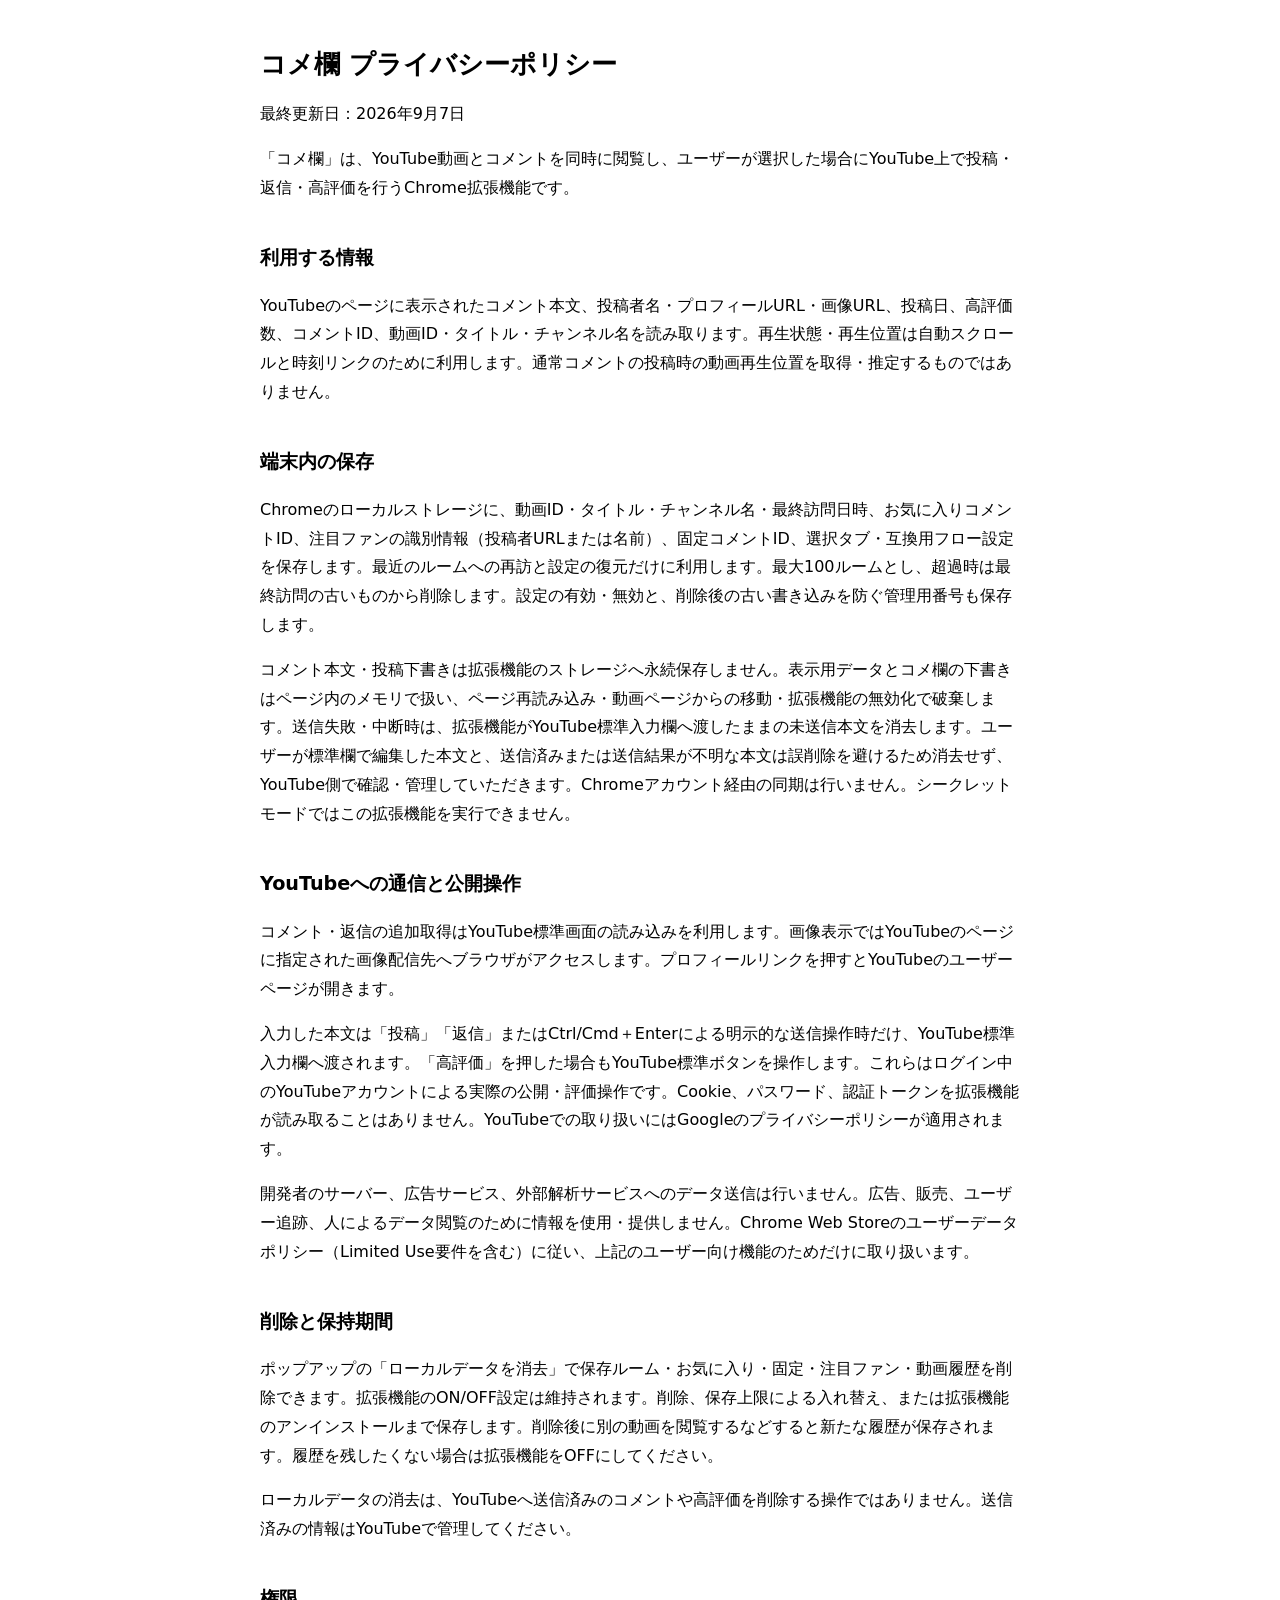
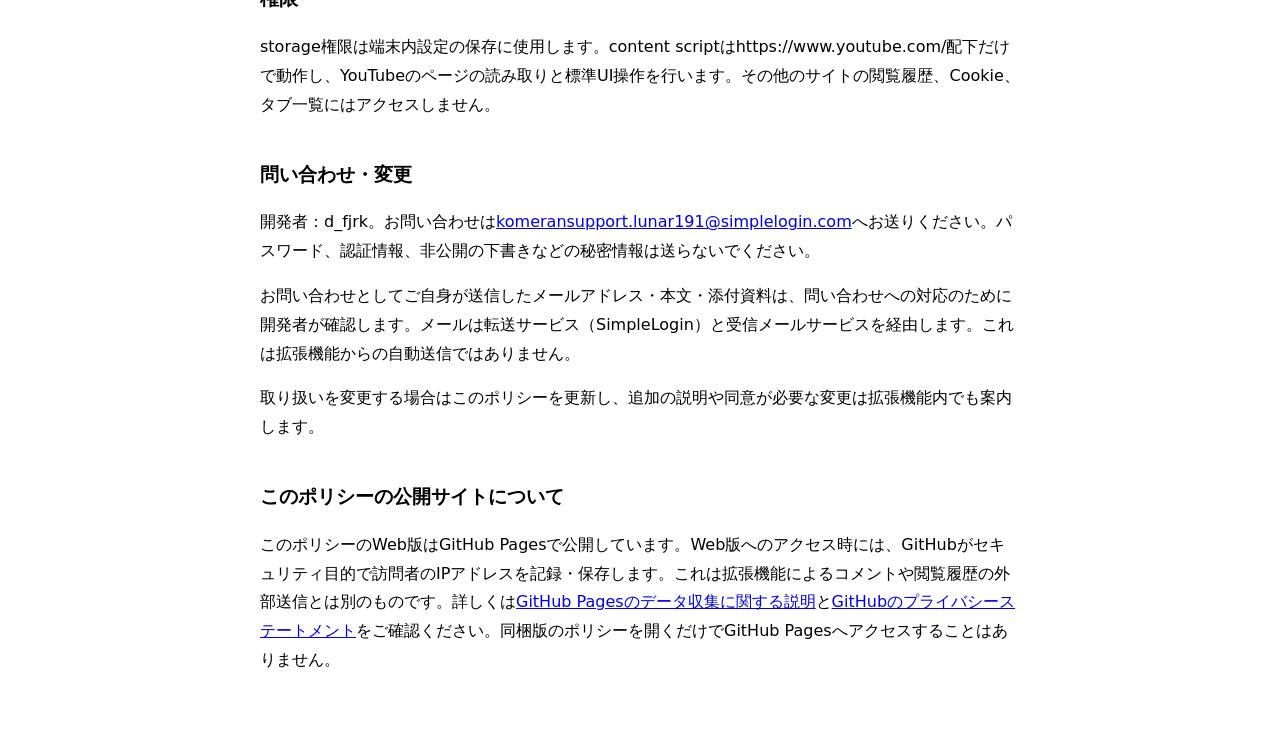
==== index.html @ 9d53473a "Clarify draft cleanup and incognito privacy protections" ====
<!doctype html>
<html lang="ja">
<head>
  <meta charset="utf-8">
  <meta name="viewport" content="width=device-width, initial-scale=1">
  <title>コメ欄 — プライバシーポリシー</title>
  <link rel="stylesheet" href="privacy.css">
</head>
<body>
  <main>
    <h1>コメ欄 プライバシーポリシー</h1>
    <p>最終更新日：2026年9月7日</p>
    <p>「コメ欄」は、YouTube動画とコメントを同時に閲覧し、ユーザーが選択した場合にYouTube上で投稿・返信・高評価を行うChrome拡張機能です。</p>
    <h2>利用する情報</h2>
    <p>YouTubeのページに表示されたコメント本文、投稿者名・プロフィールURL・画像URL、投稿日、高評価数、コメントID、動画ID・タイトル・チャンネル名を読み取ります。再生状態・再生位置は自動スクロールと時刻リンクのために利用します。通常コメントの投稿時の動画再生位置を取得・推定するものではありません。</p>
    <h2>端末内の保存</h2>
    <p>Chromeのローカルストレージに、動画ID・タイトル・チャンネル名・最終訪問日時、お気に入りコメントID、注目ファンの識別情報（投稿者URLまたは名前）、固定コメントID、選択タブ・互換用フロー設定を保存します。最近のルームへの再訪と設定の復元だけに利用します。最大100ルームとし、超過時は最終訪問の古いものから削除します。設定の有効・無効と、削除後の古い書き込みを防ぐ管理用番号も保存します。</p>
    <p>コメント本文・投稿下書きは拡張機能のストレージへ永続保存しません。表示用データとコメ欄の下書きはページ内のメモリで扱い、ページ再読み込み・動画ページからの移動・拡張機能の無効化で破棄します。送信失敗・中断時は、拡張機能がYouTube標準入力欄へ渡したままの未送信本文を消去します。ユーザーが標準欄で編集した本文と、送信済みまたは送信結果が不明な本文は誤削除を避けるため消去せず、YouTube側で確認・管理していただきます。Chromeアカウント経由の同期は行いません。シークレットモードではこの拡張機能を実行できません。</p>
    <h2>YouTubeへの通信と公開操作</h2>
    <p>コメント・返信の追加取得はYouTube標準画面の読み込みを利用します。画像表示ではYouTubeのページに指定された画像配信先へブラウザがアクセスします。プロフィールリンクを押すとYouTubeのユーザーページが開きます。</p>
    <p>入力した本文は「投稿」「返信」またはCtrl/Cmd＋Enterによる明示的な送信操作時だけ、YouTube標準入力欄へ渡されます。「高評価」を押した場合もYouTube標準ボタンを操作します。これらはログイン中のYouTubeアカウントによる実際の公開・評価操作です。Cookie、パスワード、認証トークンを拡張機能が読み取ることはありません。YouTubeでの取り扱いにはGoogleのプライバシーポリシーが適用されます。</p>
    <p>開発者のサーバー、広告サービス、外部解析サービスへのデータ送信は行いません。広告、販売、ユーザー追跡、人によるデータ閲覧のために情報を使用・提供しません。Chrome Web Storeのユーザーデータポリシー（Limited Use要件を含む）に従い、上記のユーザー向け機能のためだけに取り扱います。</p>
    <h2>削除と保持期間</h2>
    <p>ポップアップの「ローカルデータを消去」で保存ルーム・お気に入り・固定・注目ファン・動画履歴を削除できます。拡張機能のON/OFF設定は維持されます。削除、保存上限による入れ替え、または拡張機能のアンインストールまで保存します。削除後に別の動画を閲覧するなどすると新たな履歴が保存されます。履歴を残したくない場合は拡張機能をOFFにしてください。</p>
    <p>ローカルデータの消去は、YouTubeへ送信済みのコメントや高評価を削除する操作ではありません。送信済みの情報はYouTubeで管理してください。</p>
    <h2>権限</h2>
    <p>storage権限は端末内設定の保存に使用します。content scriptはhttps://www.youtube.com/配下だけで動作し、YouTubeのページの読み取りと標準UI操作を行います。その他のサイトの閲覧履歴、Cookie、タブ一覧にはアクセスしません。</p>
    <h2 id="contact">問い合わせ・変更</h2>
    <p>開発者：d_fjrk。お問い合わせは<a href="mailto:komeransupport.lunar191@simplelogin.com">komeransupport.lunar191@simplelogin.com</a>へお送りください。パスワード、認証情報、非公開の下書きなどの秘密情報は送らないでください。</p>
    <p>お問い合わせとしてご自身が送信したメールアドレス・本文・添付資料は、問い合わせへの対応のために開発者が確認します。メールは転送サービス（SimpleLogin）と受信メールサービスを経由します。これは拡張機能からの自動送信ではありません。</p>
    <p>取り扱いを変更する場合はこのポリシーを更新し、追加の説明や同意が必要な変更は拡張機能内でも案内します。</p>
    <h2>このポリシーの公開サイトについて</h2>
    <p>このポリシーのWeb版はGitHub Pagesで公開しています。Web版へのアクセス時には、GitHubがセキュリティ目的で訪問者のIPアドレスを記録・保存します。これは拡張機能によるコメントや閲覧履歴の外部送信とは別のものです。詳しくは<a href="https://docs.github.com/en/pages/getting-started-with-github-pages/what-is-github-pages#data-collection">GitHub Pagesのデータ収集に関する説明</a>と<a href="https://docs.github.com/en/site-policy/privacy-policies/github-general-privacy-statement">GitHubのプライバシーステートメント</a>をご確認ください。同梱版のポリシーを開くだけでGitHub Pagesへアクセスすることはありません。</p>
  </main>
</body>
</html>
---- privacy.css ----
:root { color-scheme: light dark; font: 16px/1.8 system-ui, sans-serif; }
body { margin: 0; background: Canvas; color: CanvasText; }
main { max-width: 760px; margin: auto; padding: 28px 20px 60px; overflow-wrap: anywhere; }
h1 { font-size: 1.65rem; line-height: 1.4; }
h2 { margin-top: 2em; font-size: 1.2rem; }
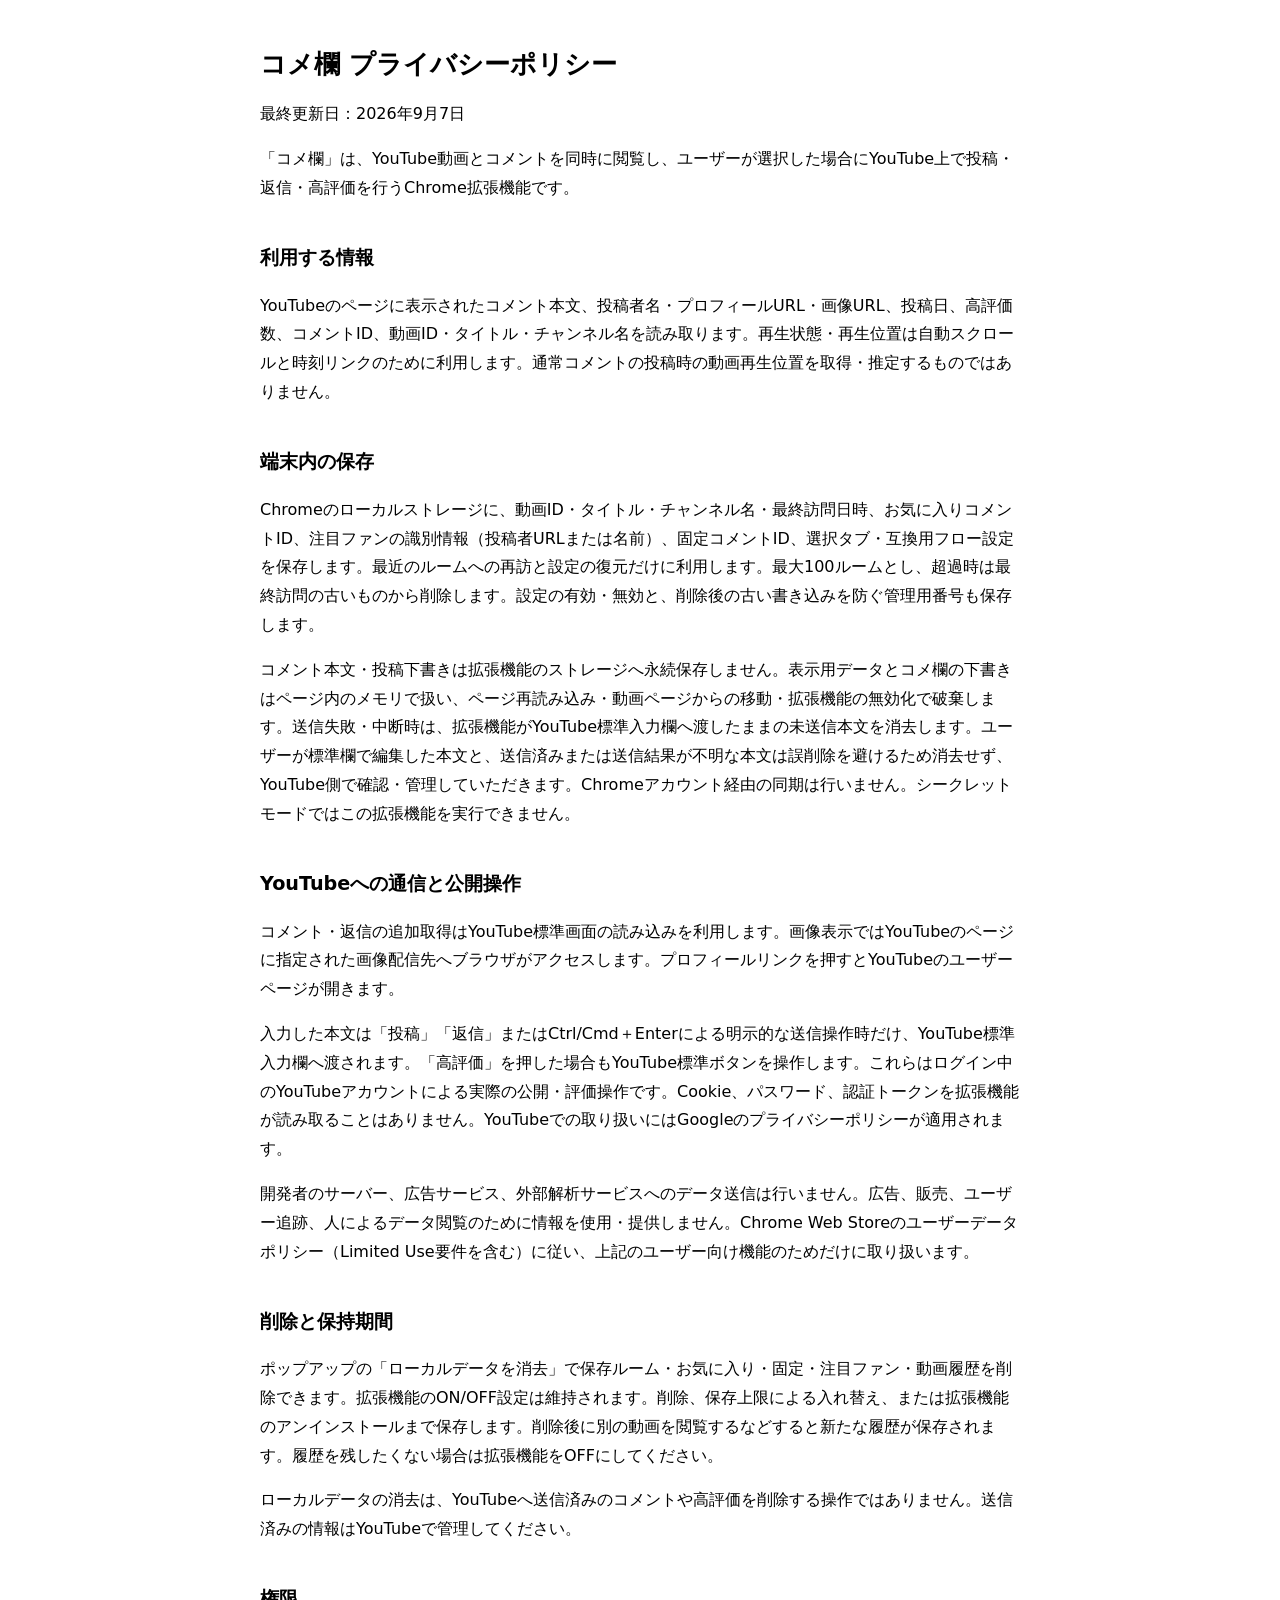
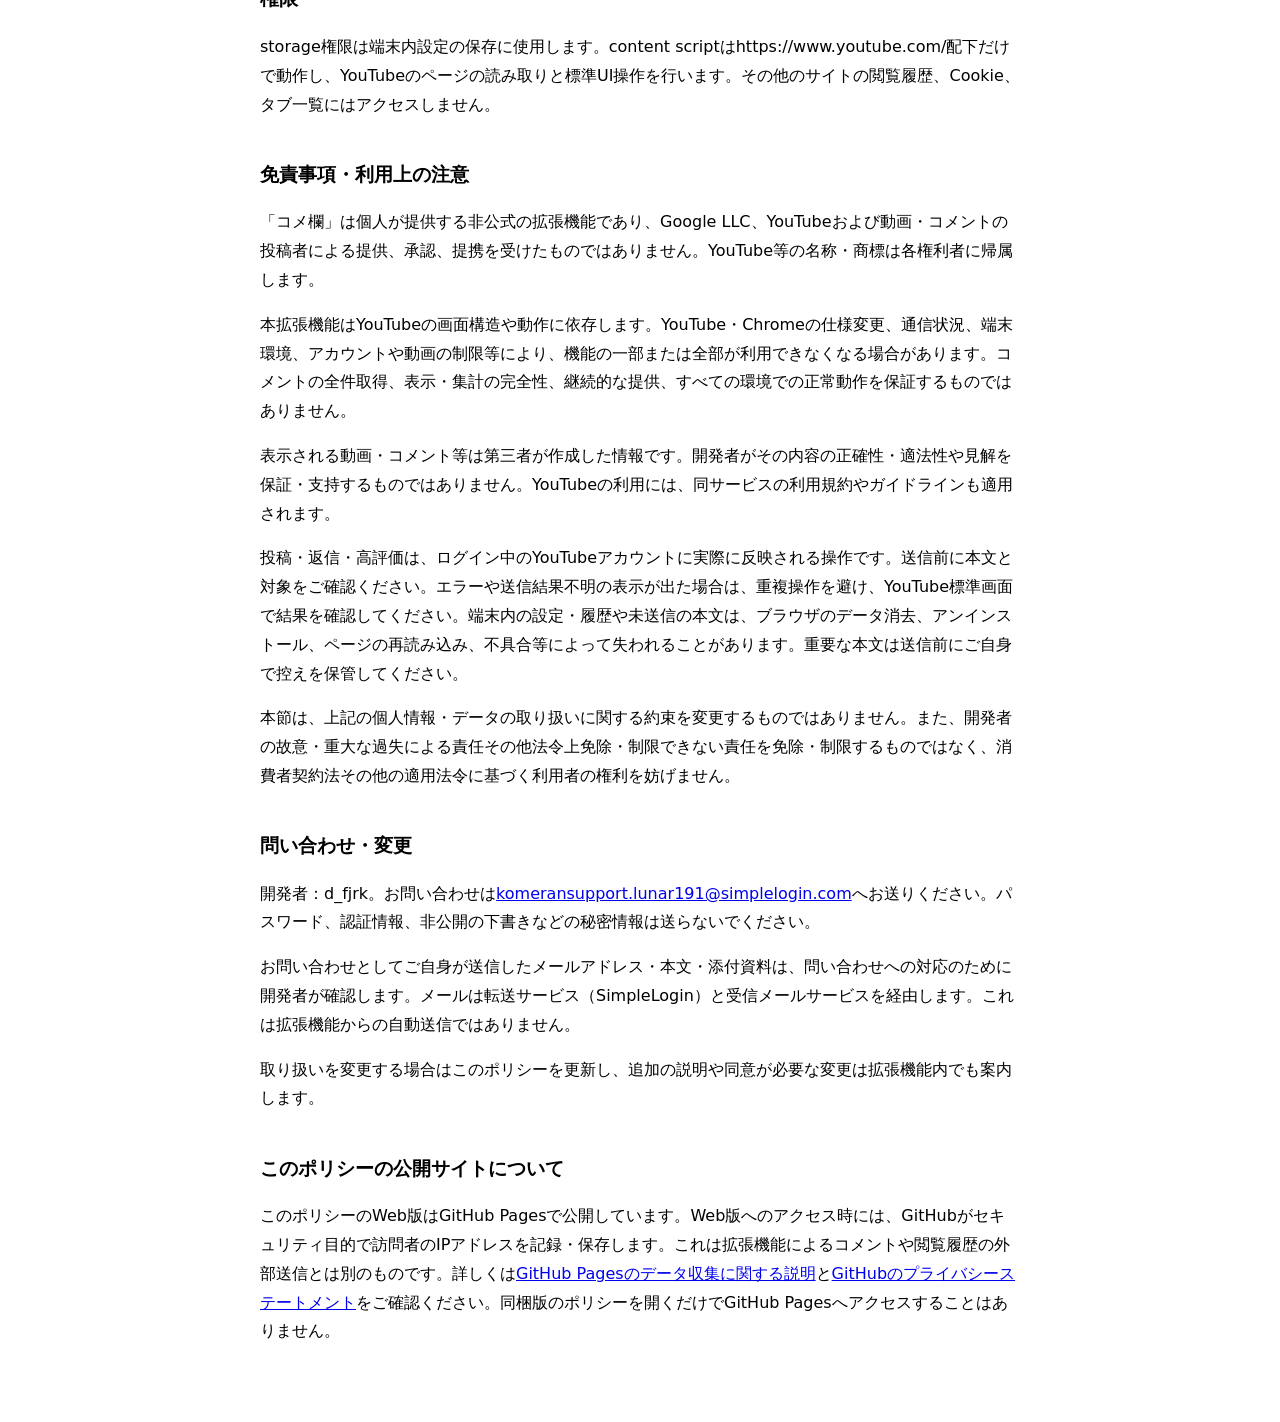
==== commit 94f6f4fa: "Add disclaimer and usage cautions" ====
--- a/index.html
+++ b/index.html
@@ -25,6 +25,12 @@
     <p>ローカルデータの消去は、YouTubeへ送信済みのコメントや高評価を削除する操作ではありません。送信済みの情報はYouTubeで管理してください。</p>
     <h2>権限</h2>
     <p>storage権限は端末内設定の保存に使用します。content scriptはhttps://www.youtube.com/配下だけで動作し、YouTubeのページの読み取りと標準UI操作を行います。その他のサイトの閲覧履歴、Cookie、タブ一覧にはアクセスしません。</p>
+    <h2 id="disclaimer">免責事項・利用上の注意</h2>
+    <p>「コメ欄」は個人が提供する非公式の拡張機能であり、Google LLC、YouTubeおよび動画・コメントの投稿者による提供、承認、提携を受けたものではありません。YouTube等の名称・商標は各権利者に帰属します。</p>
+    <p>本拡張機能はYouTubeの画面構造や動作に依存します。YouTube・Chromeの仕様変更、通信状況、端末環境、アカウントや動画の制限等により、機能の一部または全部が利用できなくなる場合があります。コメントの全件取得、表示・集計の完全性、継続的な提供、すべての環境での正常動作を保証するものではありません。</p>
+    <p>表示される動画・コメント等は第三者が作成した情報です。開発者がその内容の正確性・適法性や見解を保証・支持するものではありません。YouTubeの利用には、同サービスの利用規約やガイドラインも適用されます。</p>
+    <p>投稿・返信・高評価は、ログイン中のYouTubeアカウントに実際に反映される操作です。送信前に本文と対象をご確認ください。エラーや送信結果不明の表示が出た場合は、重複操作を避け、YouTube標準画面で結果を確認してください。端末内の設定・履歴や未送信の本文は、ブラウザのデータ消去、アンインストール、ページの再読み込み、不具合等によって失われることがあります。重要な本文は送信前にご自身で控えを保管してください。</p>
+    <p>本節は、上記の個人情報・データの取り扱いに関する約束を変更するものではありません。また、開発者の故意・重大な過失による責任その他法令上免除・制限できない責任を免除・制限するものではなく、消費者契約法その他の適用法令に基づく利用者の権利を妨げません。</p>
     <h2 id="contact">問い合わせ・変更</h2>
     <p>開発者：d_fjrk。お問い合わせは<a href="mailto:komeransupport.lunar191@simplelogin.com">komeransupport.lunar191@simplelogin.com</a>へお送りください。パスワード、認証情報、非公開の下書きなどの秘密情報は送らないでください。</p>
     <p>お問い合わせとしてご自身が送信したメールアドレス・本文・添付資料は、問い合わせへの対応のために開発者が確認します。メールは転送サービス（SimpleLogin）と受信メールサービスを経由します。これは拡張機能からの自動送信ではありません。</p>
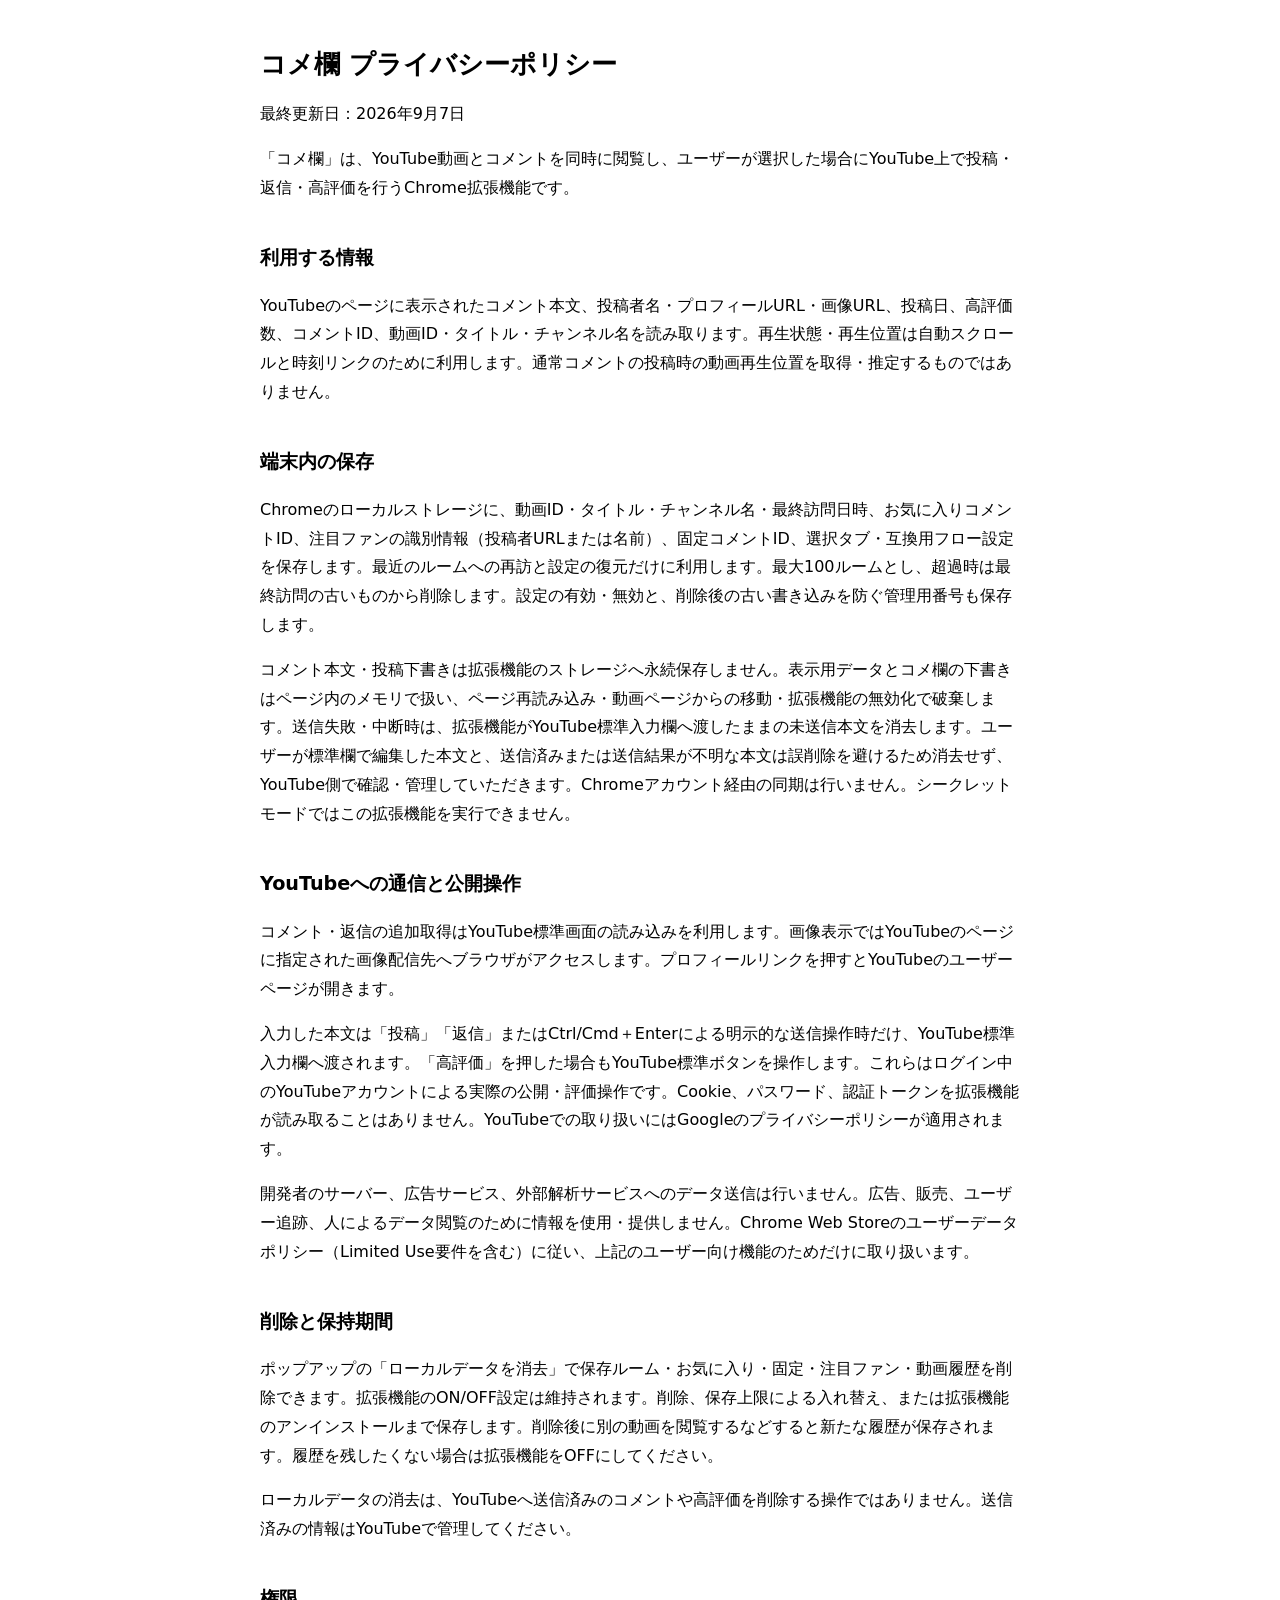
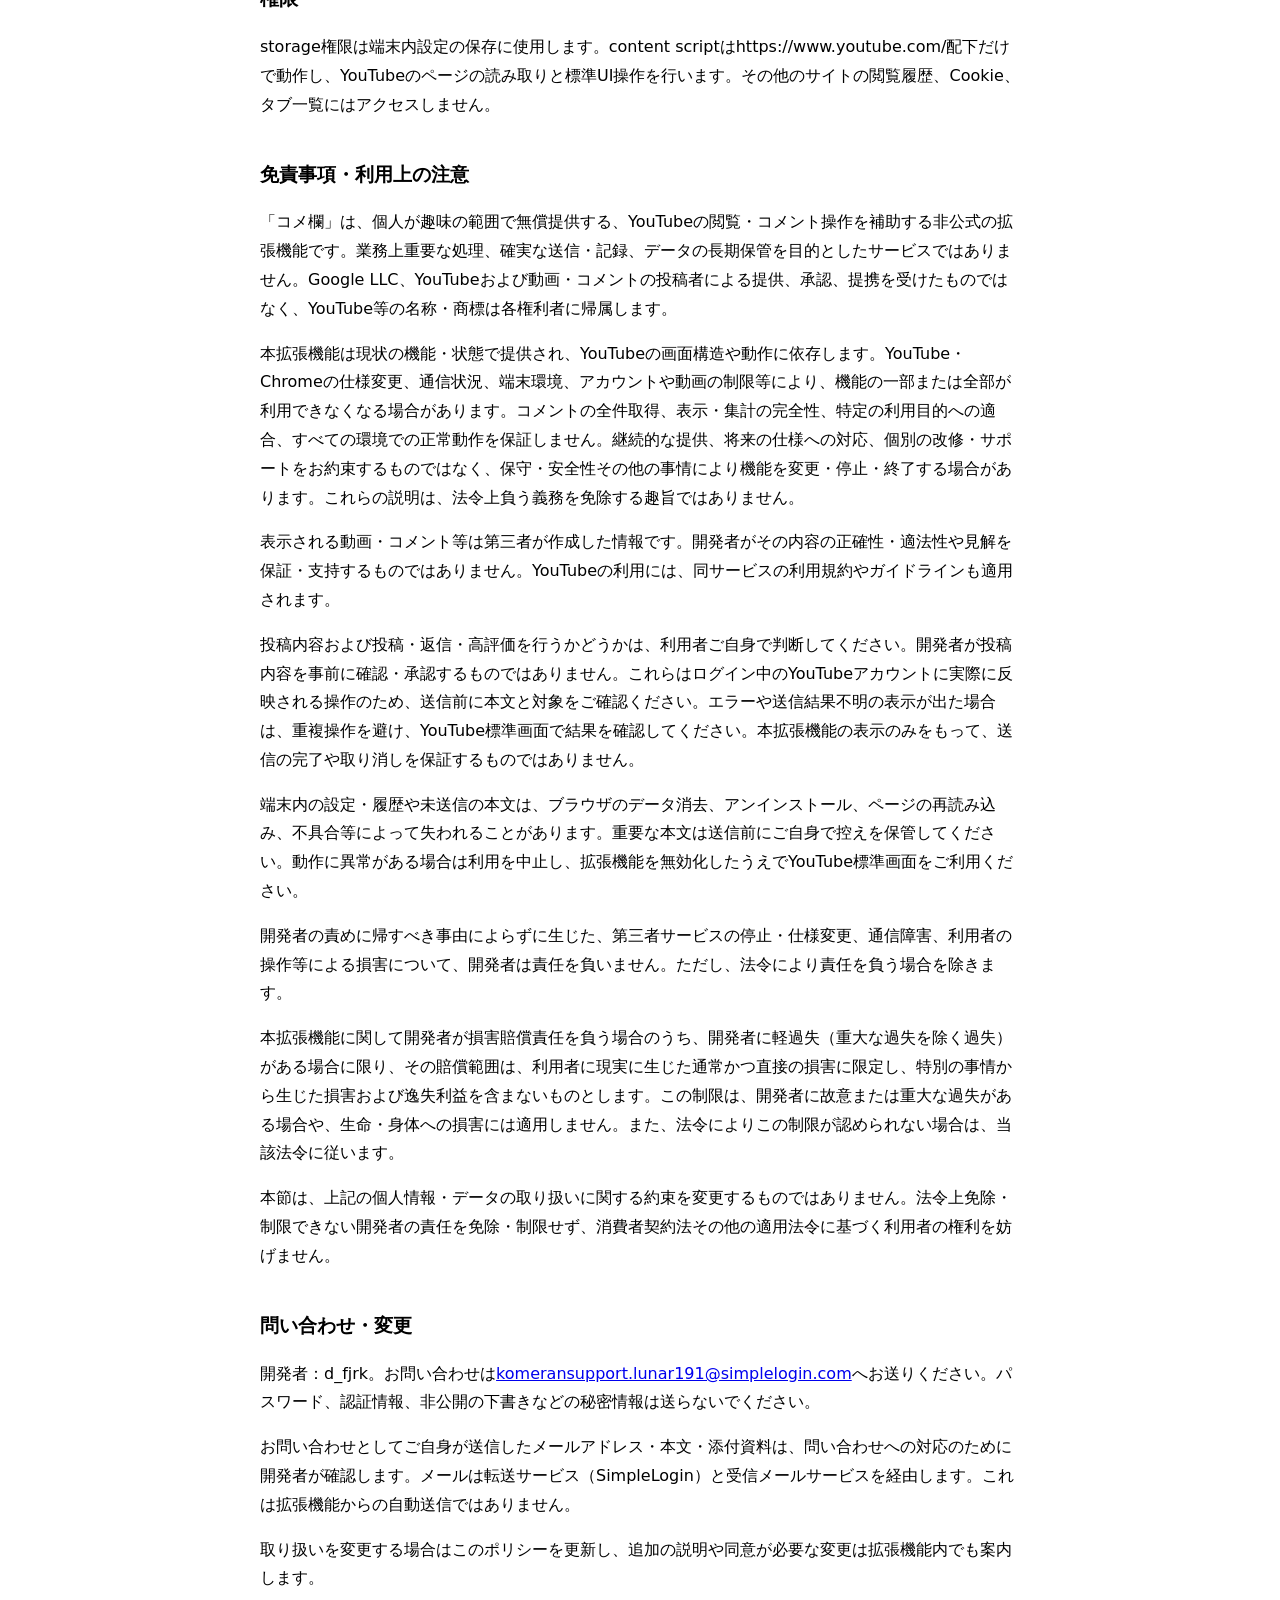
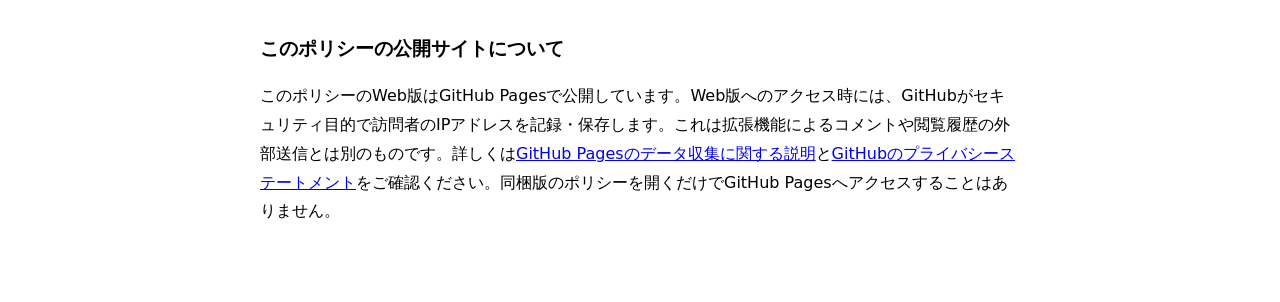
==== commit 6a988e8a: "Clarify free utility scope and limited liability" ====
--- a/index.html
+++ b/index.html
@@ -26,11 +26,14 @@
     <h2>権限</h2>
     <p>storage権限は端末内設定の保存に使用します。content scriptはhttps://www.youtube.com/配下だけで動作し、YouTubeのページの読み取りと標準UI操作を行います。その他のサイトの閲覧履歴、Cookie、タブ一覧にはアクセスしません。</p>
     <h2 id="disclaimer">免責事項・利用上の注意</h2>
-    <p>「コメ欄」は個人が提供する非公式の拡張機能であり、Google LLC、YouTubeおよび動画・コメントの投稿者による提供、承認、提携を受けたものではありません。YouTube等の名称・商標は各権利者に帰属します。</p>
-    <p>本拡張機能はYouTubeの画面構造や動作に依存します。YouTube・Chromeの仕様変更、通信状況、端末環境、アカウントや動画の制限等により、機能の一部または全部が利用できなくなる場合があります。コメントの全件取得、表示・集計の完全性、継続的な提供、すべての環境での正常動作を保証するものではありません。</p>
+    <p>「コメ欄」は、個人が趣味の範囲で無償提供する、YouTubeの閲覧・コメント操作を補助する非公式の拡張機能です。業務上重要な処理、確実な送信・記録、データの長期保管を目的としたサービスではありません。Google LLC、YouTubeおよび動画・コメントの投稿者による提供、承認、提携を受けたものではなく、YouTube等の名称・商標は各権利者に帰属します。</p>
+    <p>本拡張機能は現状の機能・状態で提供され、YouTubeの画面構造や動作に依存します。YouTube・Chromeの仕様変更、通信状況、端末環境、アカウントや動画の制限等により、機能の一部または全部が利用できなくなる場合があります。コメントの全件取得、表示・集計の完全性、特定の利用目的への適合、すべての環境での正常動作を保証しません。継続的な提供、将来の仕様への対応、個別の改修・サポートをお約束するものではなく、保守・安全性その他の事情により機能を変更・停止・終了する場合があります。これらの説明は、法令上負う義務を免除する趣旨ではありません。</p>
     <p>表示される動画・コメント等は第三者が作成した情報です。開発者がその内容の正確性・適法性や見解を保証・支持するものではありません。YouTubeの利用には、同サービスの利用規約やガイドラインも適用されます。</p>
-    <p>投稿・返信・高評価は、ログイン中のYouTubeアカウントに実際に反映される操作です。送信前に本文と対象をご確認ください。エラーや送信結果不明の表示が出た場合は、重複操作を避け、YouTube標準画面で結果を確認してください。端末内の設定・履歴や未送信の本文は、ブラウザのデータ消去、アンインストール、ページの再読み込み、不具合等によって失われることがあります。重要な本文は送信前にご自身で控えを保管してください。</p>
-    <p>本節は、上記の個人情報・データの取り扱いに関する約束を変更するものではありません。また、開発者の故意・重大な過失による責任その他法令上免除・制限できない責任を免除・制限するものではなく、消費者契約法その他の適用法令に基づく利用者の権利を妨げません。</p>
+    <p>投稿内容および投稿・返信・高評価を行うかどうかは、利用者ご自身で判断してください。開発者が投稿内容を事前に確認・承認するものではありません。これらはログイン中のYouTubeアカウントに実際に反映される操作のため、送信前に本文と対象をご確認ください。エラーや送信結果不明の表示が出た場合は、重複操作を避け、YouTube標準画面で結果を確認してください。本拡張機能の表示のみをもって、送信の完了や取り消しを保証するものではありません。</p>
+    <p>端末内の設定・履歴や未送信の本文は、ブラウザのデータ消去、アンインストール、ページの再読み込み、不具合等によって失われることがあります。重要な本文は送信前にご自身で控えを保管してください。動作に異常がある場合は利用を中止し、拡張機能を無効化したうえでYouTube標準画面をご利用ください。</p>
+    <p>開発者の責めに帰すべき事由によらずに生じた、第三者サービスの停止・仕様変更、通信障害、利用者の操作等による損害について、開発者は責任を負いません。ただし、法令により責任を負う場合を除きます。</p>
+    <p>本拡張機能に関して開発者が損害賠償責任を負う場合のうち、開発者に軽過失（重大な過失を除く過失）がある場合に限り、その賠償範囲は、利用者に現実に生じた通常かつ直接の損害に限定し、特別の事情から生じた損害および逸失利益を含まないものとします。この制限は、開発者に故意または重大な過失がある場合や、生命・身体への損害には適用しません。また、法令によりこの制限が認められない場合は、当該法令に従います。</p>
+    <p>本節は、上記の個人情報・データの取り扱いに関する約束を変更するものではありません。法令上免除・制限できない開発者の責任を免除・制限せず、消費者契約法その他の適用法令に基づく利用者の権利を妨げません。</p>
     <h2 id="contact">問い合わせ・変更</h2>
     <p>開発者：d_fjrk。お問い合わせは<a href="mailto:komeransupport.lunar191@simplelogin.com">komeransupport.lunar191@simplelogin.com</a>へお送りください。パスワード、認証情報、非公開の下書きなどの秘密情報は送らないでください。</p>
     <p>お問い合わせとしてご自身が送信したメールアドレス・本文・添付資料は、問い合わせへの対応のために開発者が確認します。メールは転送サービス（SimpleLogin）と受信メールサービスを経由します。これは拡張機能からの自動送信ではありません。</p>
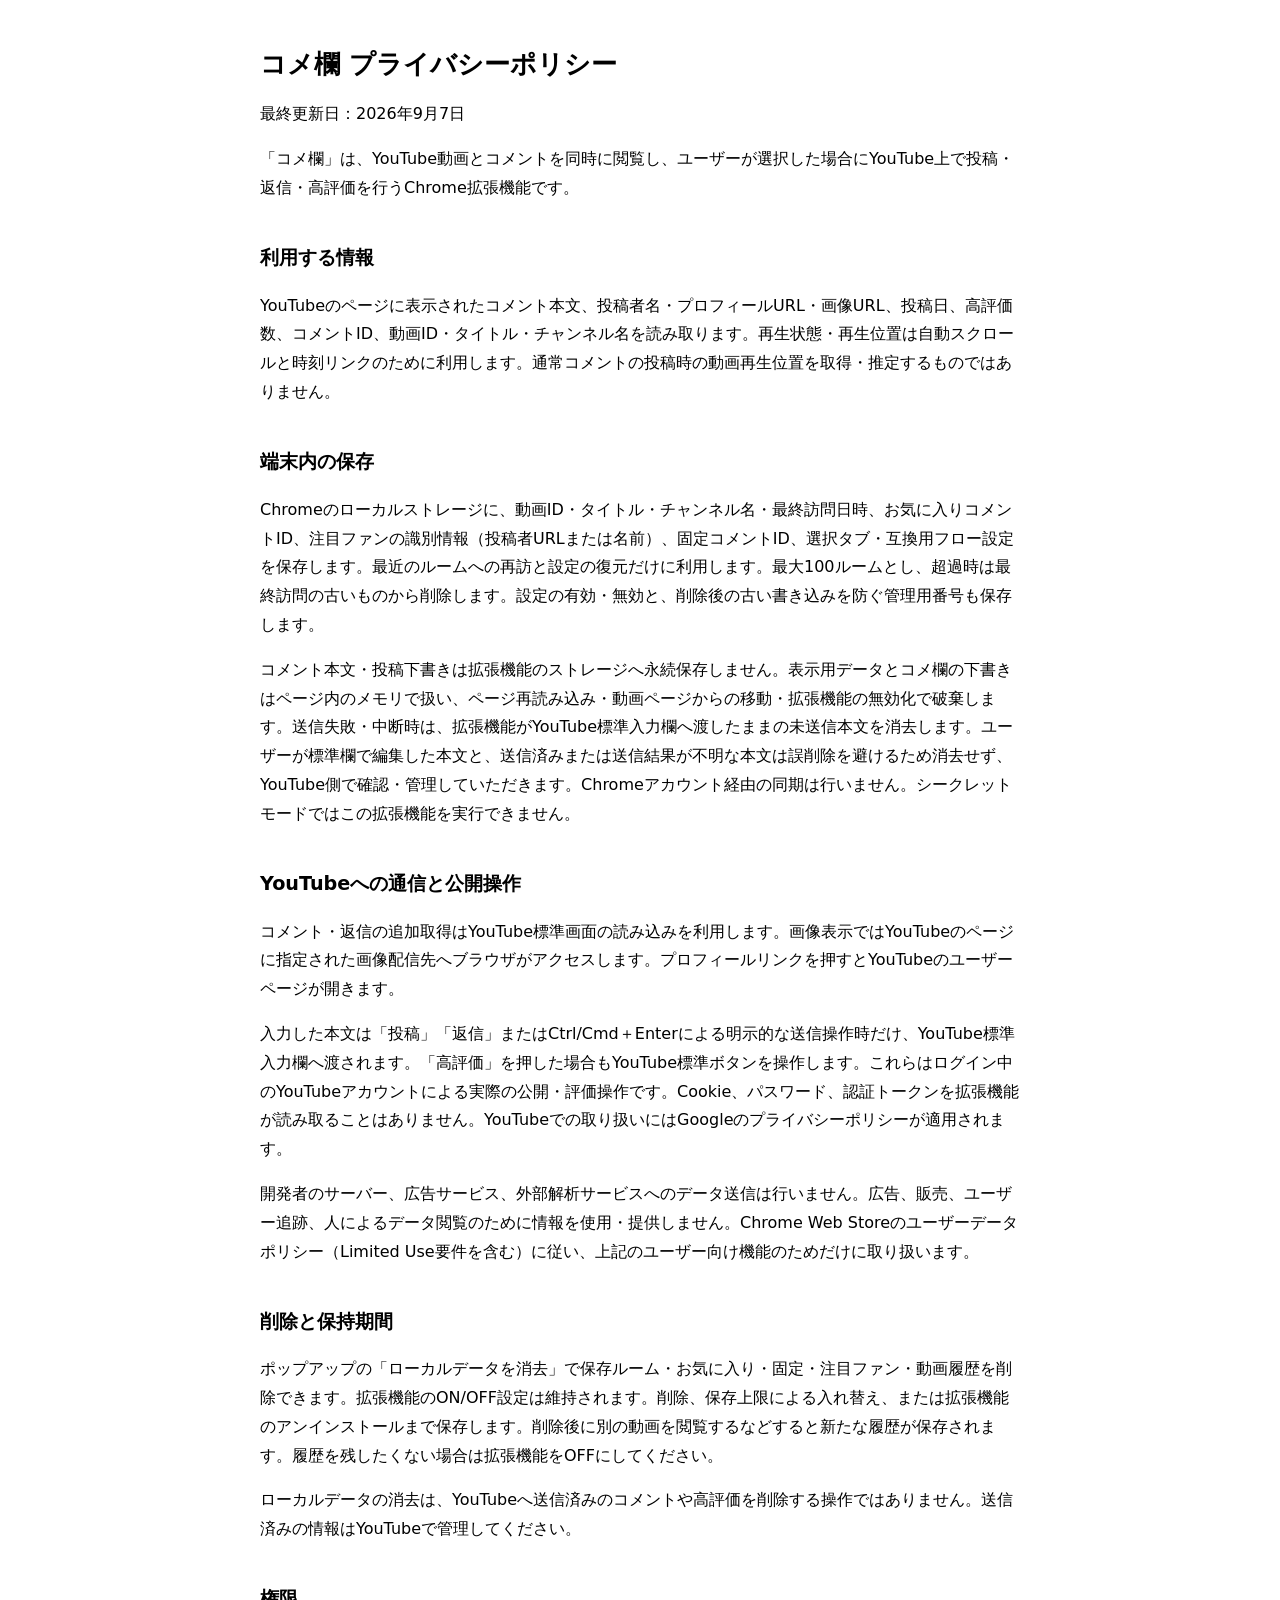
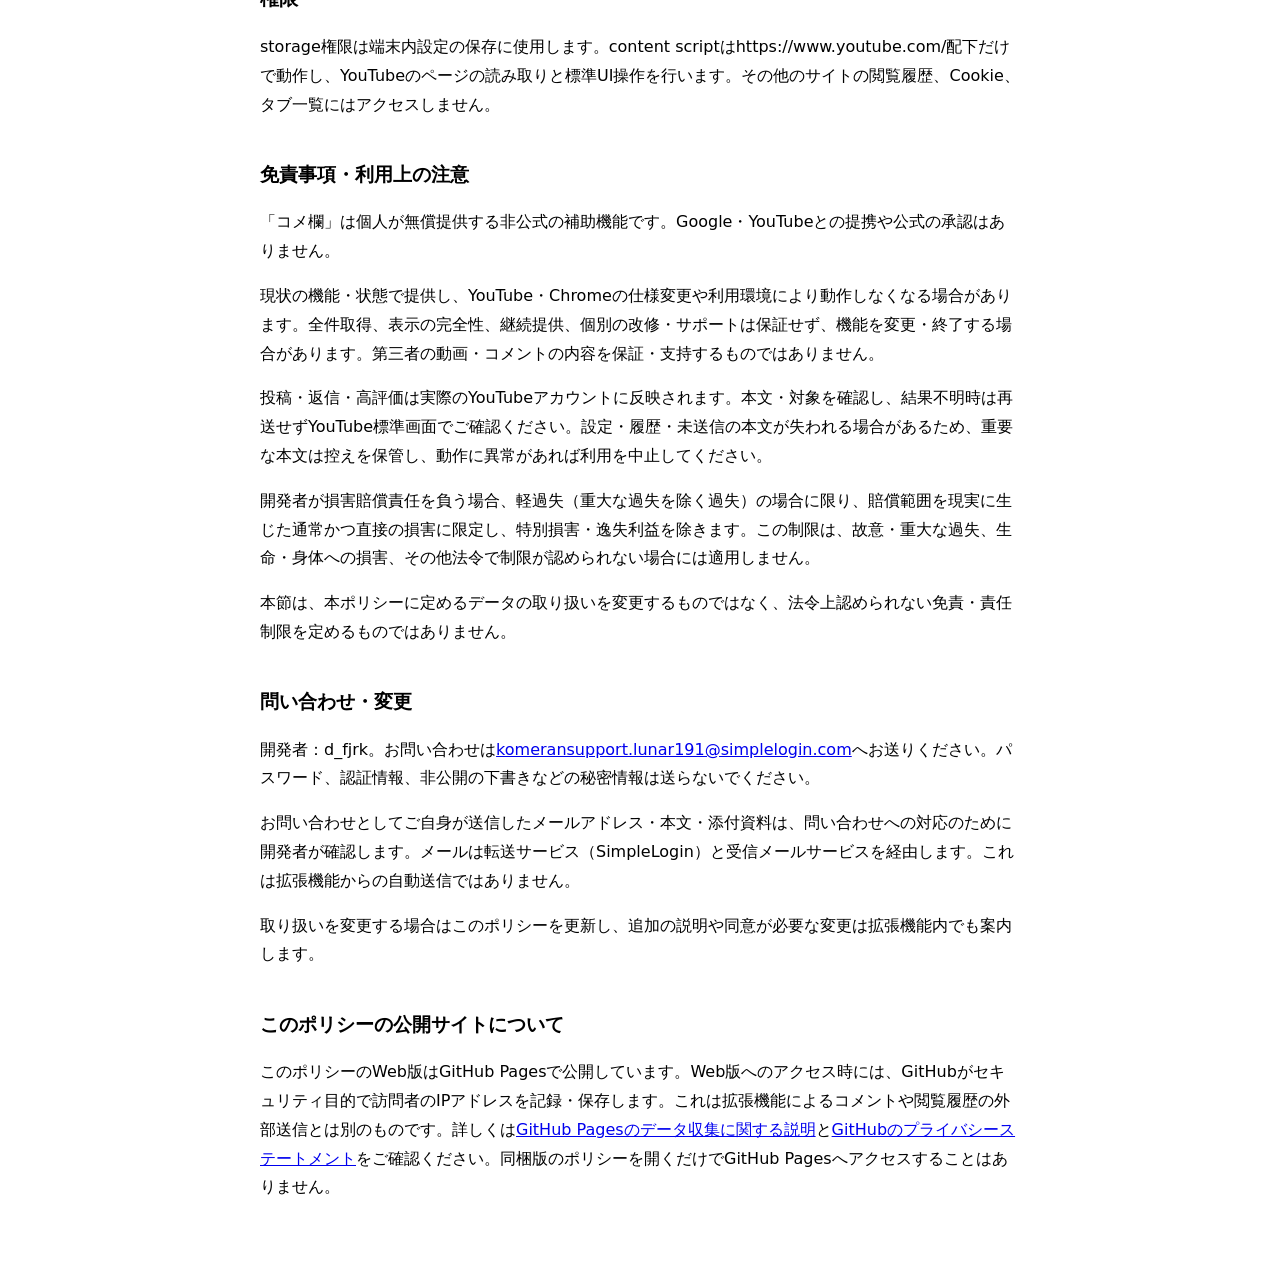
==== commit 3d9a9ff7: "Simplify disclaimer wording" ====
--- a/index.html
+++ b/index.html
@@ -26,14 +26,11 @@
     <h2>権限</h2>
     <p>storage権限は端末内設定の保存に使用します。content scriptはhttps://www.youtube.com/配下だけで動作し、YouTubeのページの読み取りと標準UI操作を行います。その他のサイトの閲覧履歴、Cookie、タブ一覧にはアクセスしません。</p>
     <h2 id="disclaimer">免責事項・利用上の注意</h2>
-    <p>「コメ欄」は、個人が趣味の範囲で無償提供する、YouTubeの閲覧・コメント操作を補助する非公式の拡張機能です。業務上重要な処理、確実な送信・記録、データの長期保管を目的としたサービスではありません。Google LLC、YouTubeおよび動画・コメントの投稿者による提供、承認、提携を受けたものではなく、YouTube等の名称・商標は各権利者に帰属します。</p>
-    <p>本拡張機能は現状の機能・状態で提供され、YouTubeの画面構造や動作に依存します。YouTube・Chromeの仕様変更、通信状況、端末環境、アカウントや動画の制限等により、機能の一部または全部が利用できなくなる場合があります。コメントの全件取得、表示・集計の完全性、特定の利用目的への適合、すべての環境での正常動作を保証しません。継続的な提供、将来の仕様への対応、個別の改修・サポートをお約束するものではなく、保守・安全性その他の事情により機能を変更・停止・終了する場合があります。これらの説明は、法令上負う義務を免除する趣旨ではありません。</p>
-    <p>表示される動画・コメント等は第三者が作成した情報です。開発者がその内容の正確性・適法性や見解を保証・支持するものではありません。YouTubeの利用には、同サービスの利用規約やガイドラインも適用されます。</p>
-    <p>投稿内容および投稿・返信・高評価を行うかどうかは、利用者ご自身で判断してください。開発者が投稿内容を事前に確認・承認するものではありません。これらはログイン中のYouTubeアカウントに実際に反映される操作のため、送信前に本文と対象をご確認ください。エラーや送信結果不明の表示が出た場合は、重複操作を避け、YouTube標準画面で結果を確認してください。本拡張機能の表示のみをもって、送信の完了や取り消しを保証するものではありません。</p>
-    <p>端末内の設定・履歴や未送信の本文は、ブラウザのデータ消去、アンインストール、ページの再読み込み、不具合等によって失われることがあります。重要な本文は送信前にご自身で控えを保管してください。動作に異常がある場合は利用を中止し、拡張機能を無効化したうえでYouTube標準画面をご利用ください。</p>
-    <p>開発者の責めに帰すべき事由によらずに生じた、第三者サービスの停止・仕様変更、通信障害、利用者の操作等による損害について、開発者は責任を負いません。ただし、法令により責任を負う場合を除きます。</p>
-    <p>本拡張機能に関して開発者が損害賠償責任を負う場合のうち、開発者に軽過失（重大な過失を除く過失）がある場合に限り、その賠償範囲は、利用者に現実に生じた通常かつ直接の損害に限定し、特別の事情から生じた損害および逸失利益を含まないものとします。この制限は、開発者に故意または重大な過失がある場合や、生命・身体への損害には適用しません。また、法令によりこの制限が認められない場合は、当該法令に従います。</p>
-    <p>本節は、上記の個人情報・データの取り扱いに関する約束を変更するものではありません。法令上免除・制限できない開発者の責任を免除・制限せず、消費者契約法その他の適用法令に基づく利用者の権利を妨げません。</p>
+    <p>「コメ欄」は個人が無償提供する非公式の補助機能です。Google・YouTubeとの提携や公式の承認はありません。</p>
+    <p>現状の機能・状態で提供し、YouTube・Chromeの仕様変更や利用環境により動作しなくなる場合があります。全件取得、表示の完全性、継続提供、個別の改修・サポートは保証せず、機能を変更・終了する場合があります。第三者の動画・コメントの内容を保証・支持するものではありません。</p>
+    <p>投稿・返信・高評価は実際のYouTubeアカウントに反映されます。本文・対象を確認し、結果不明時は再送せずYouTube標準画面でご確認ください。設定・履歴・未送信の本文が失われる場合があるため、重要な本文は控えを保管し、動作に異常があれば利用を中止してください。</p>
+    <p>開発者が損害賠償責任を負う場合、軽過失（重大な過失を除く過失）の場合に限り、賠償範囲を現実に生じた通常かつ直接の損害に限定し、特別損害・逸失利益を除きます。この制限は、故意・重大な過失、生命・身体への損害、その他法令で制限が認められない場合には適用しません。</p>
+    <p>本節は、本ポリシーに定めるデータの取り扱いを変更するものではなく、法令上認められない免責・責任制限を定めるものではありません。</p>
     <h2 id="contact">問い合わせ・変更</h2>
     <p>開発者：d_fjrk。お問い合わせは<a href="mailto:komeransupport.lunar191@simplelogin.com">komeransupport.lunar191@simplelogin.com</a>へお送りください。パスワード、認証情報、非公開の下書きなどの秘密情報は送らないでください。</p>
     <p>お問い合わせとしてご自身が送信したメールアドレス・本文・添付資料は、問い合わせへの対応のために開発者が確認します。メールは転送サービス（SimpleLogin）と受信メールサービスを経由します。これは拡張機能からの自動送信ではありません。</p>
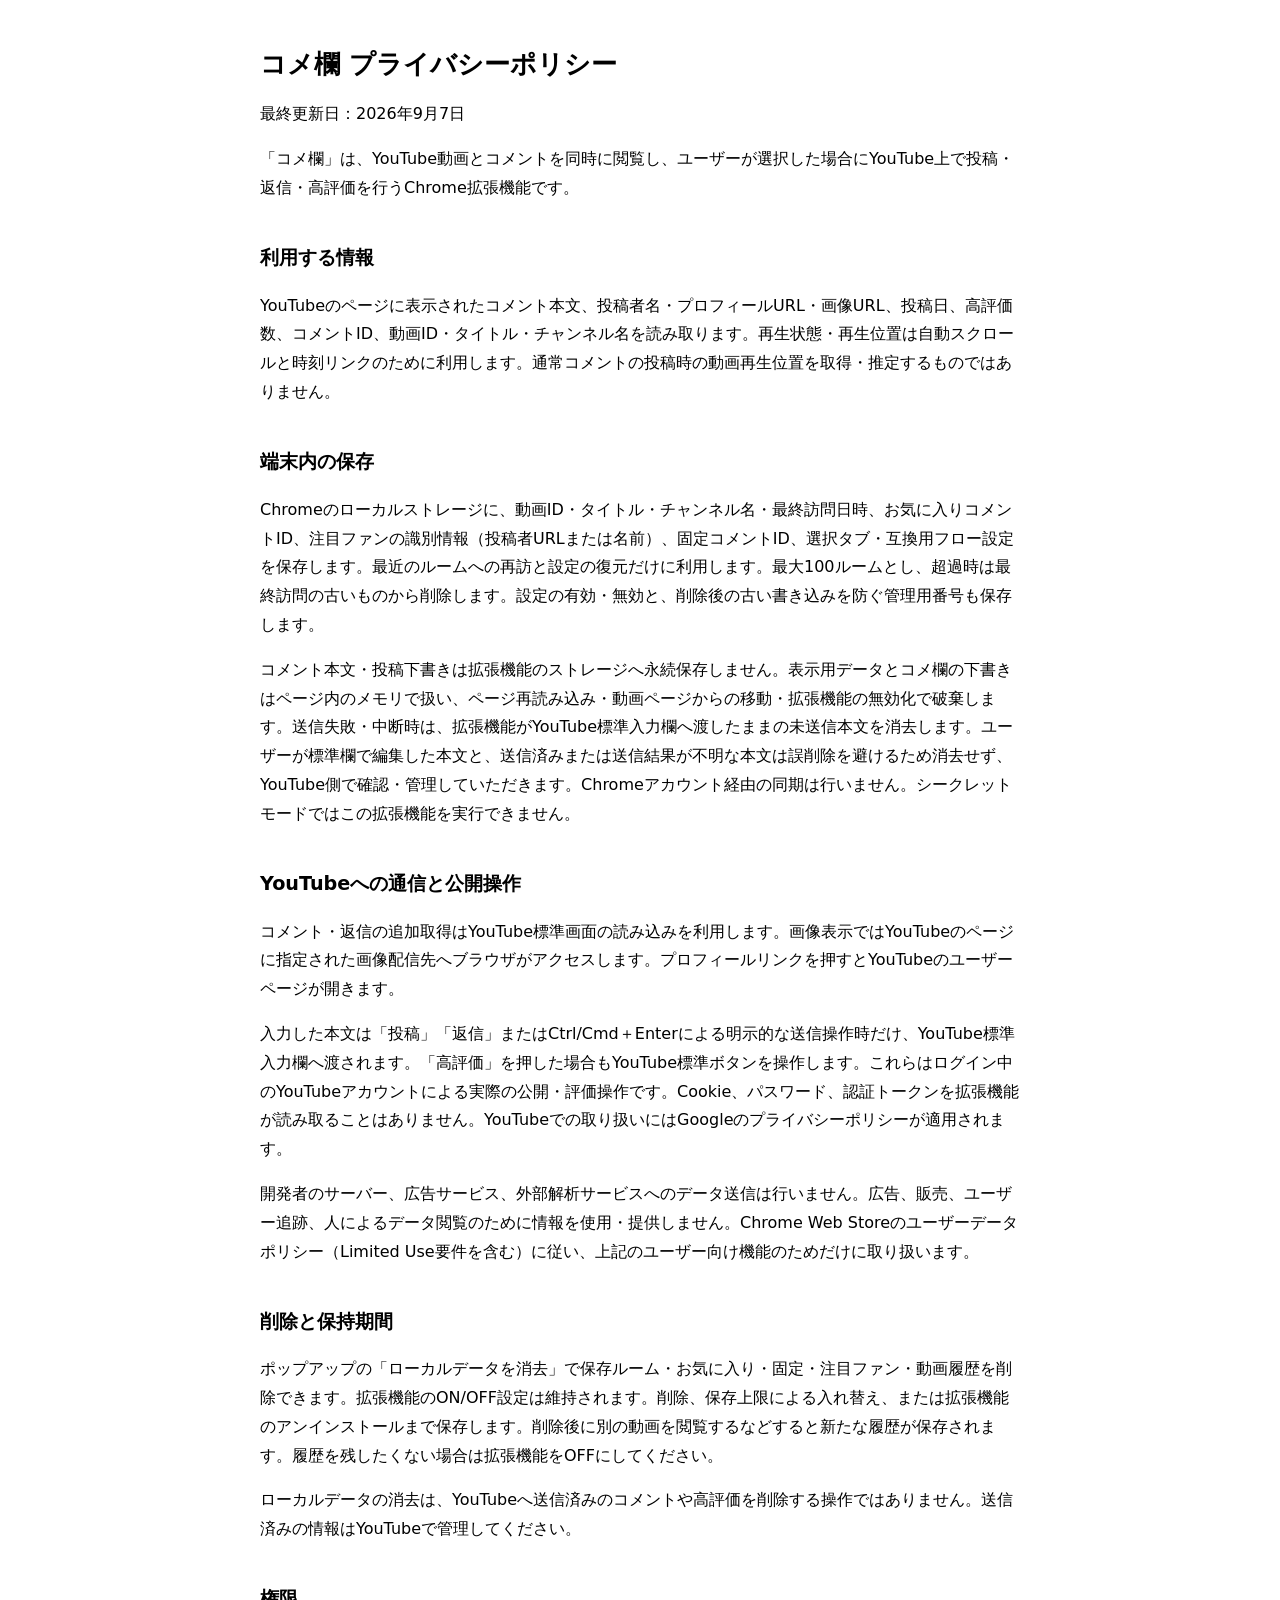
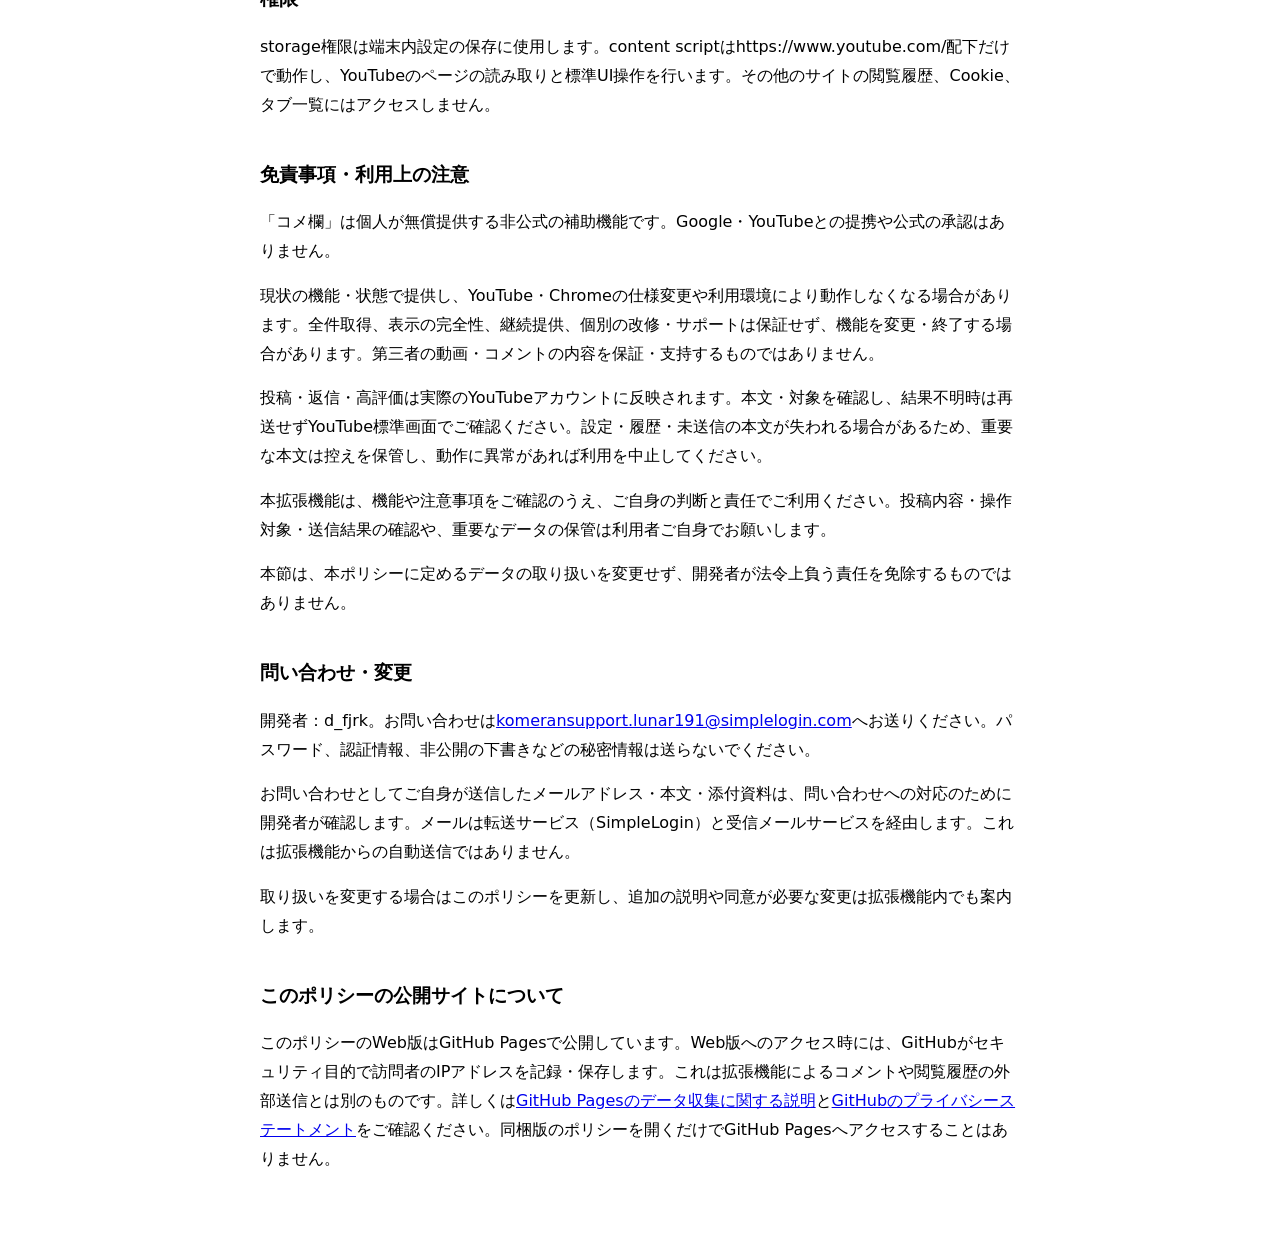
==== commit 6545193b: "Clarify responsible use wording" ====
--- a/index.html
+++ b/index.html
@@ -29,8 +29,8 @@
     <p>「コメ欄」は個人が無償提供する非公式の補助機能です。Google・YouTubeとの提携や公式の承認はありません。</p>
     <p>現状の機能・状態で提供し、YouTube・Chromeの仕様変更や利用環境により動作しなくなる場合があります。全件取得、表示の完全性、継続提供、個別の改修・サポートは保証せず、機能を変更・終了する場合があります。第三者の動画・コメントの内容を保証・支持するものではありません。</p>
     <p>投稿・返信・高評価は実際のYouTubeアカウントに反映されます。本文・対象を確認し、結果不明時は再送せずYouTube標準画面でご確認ください。設定・履歴・未送信の本文が失われる場合があるため、重要な本文は控えを保管し、動作に異常があれば利用を中止してください。</p>
-    <p>開発者が損害賠償責任を負う場合、軽過失（重大な過失を除く過失）の場合に限り、賠償範囲を現実に生じた通常かつ直接の損害に限定し、特別損害・逸失利益を除きます。この制限は、故意・重大な過失、生命・身体への損害、その他法令で制限が認められない場合には適用しません。</p>
-    <p>本節は、本ポリシーに定めるデータの取り扱いを変更するものではなく、法令上認められない免責・責任制限を定めるものではありません。</p>
+    <p>本拡張機能は、機能や注意事項をご確認のうえ、ご自身の判断と責任でご利用ください。投稿内容・操作対象・送信結果の確認や、重要なデータの保管は利用者ご自身でお願いします。</p>
+    <p>本節は、本ポリシーに定めるデータの取り扱いを変更せず、開発者が法令上負う責任を免除するものではありません。</p>
     <h2 id="contact">問い合わせ・変更</h2>
     <p>開発者：d_fjrk。お問い合わせは<a href="mailto:komeransupport.lunar191@simplelogin.com">komeransupport.lunar191@simplelogin.com</a>へお送りください。パスワード、認証情報、非公開の下書きなどの秘密情報は送らないでください。</p>
     <p>お問い合わせとしてご自身が送信したメールアドレス・本文・添付資料は、問い合わせへの対応のために開発者が確認します。メールは転送サービス（SimpleLogin）と受信メールサービスを経由します。これは拡張機能からの自動送信ではありません。</p>
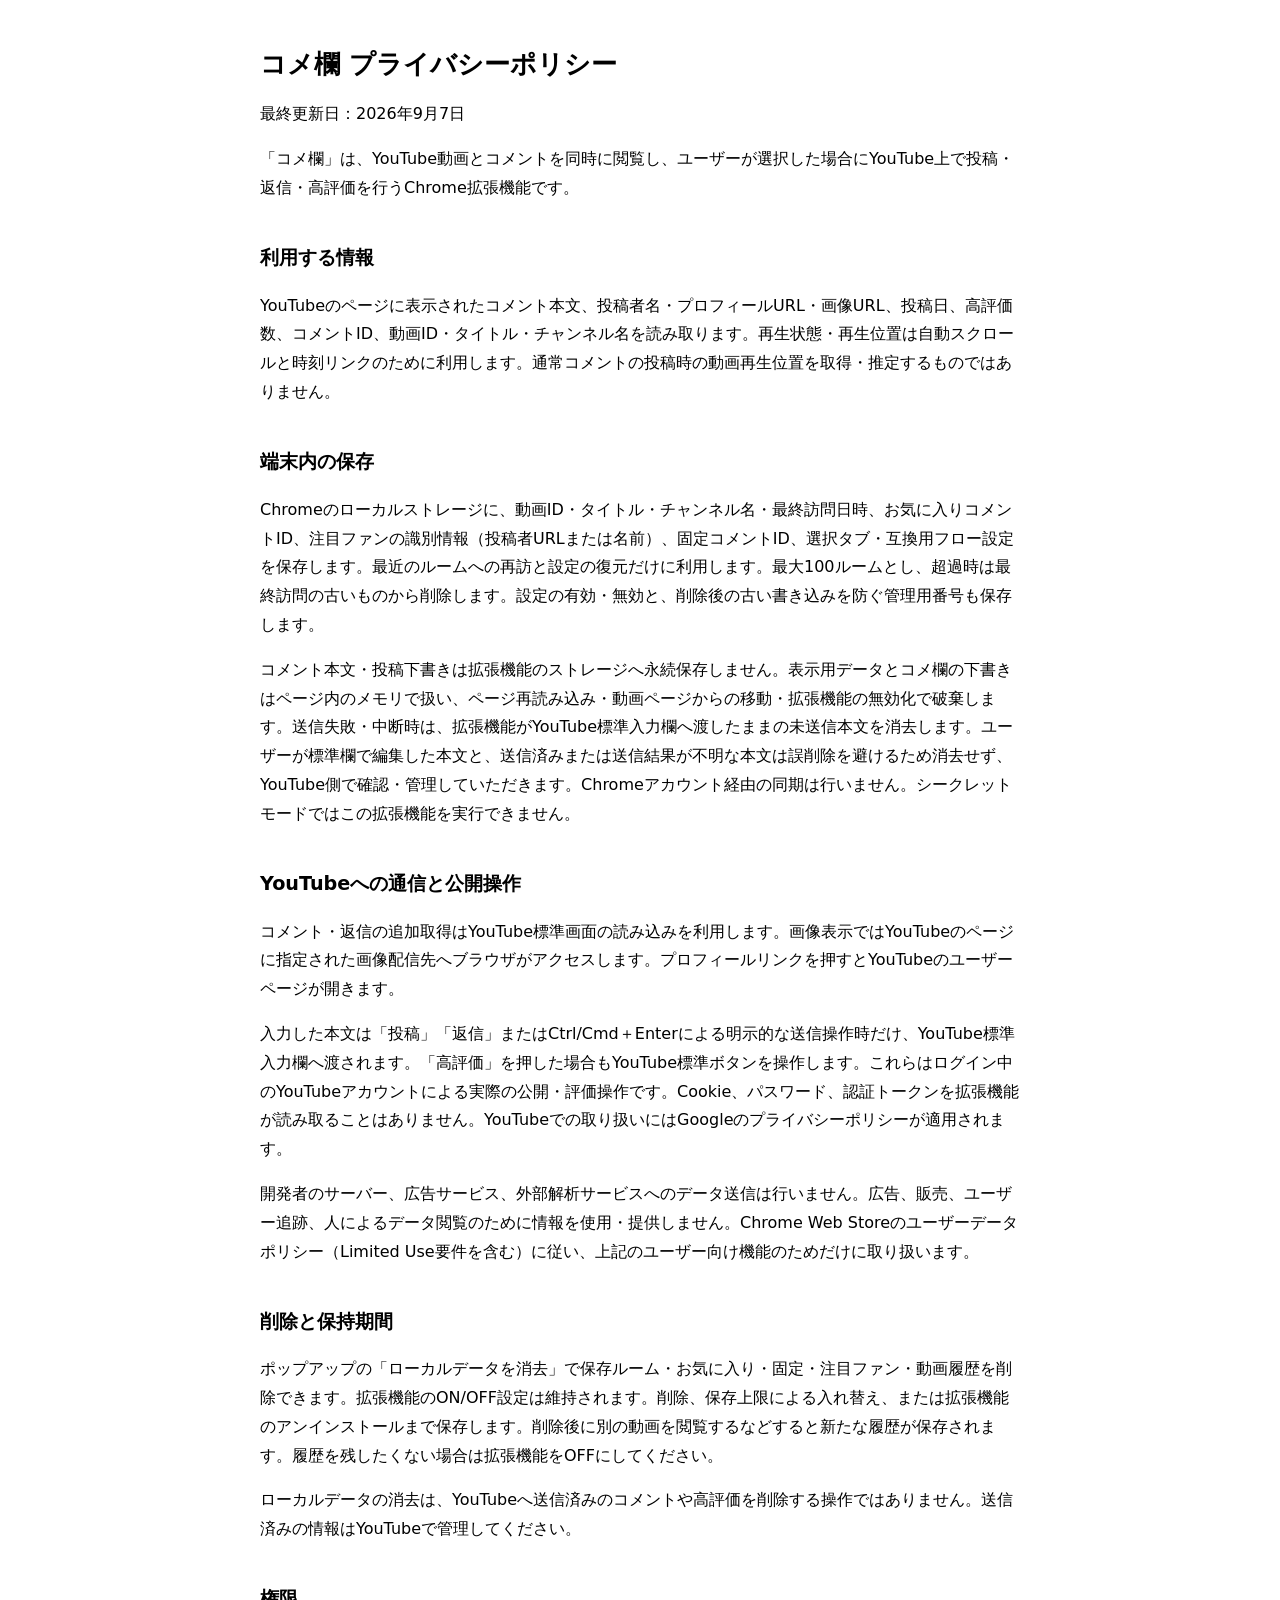
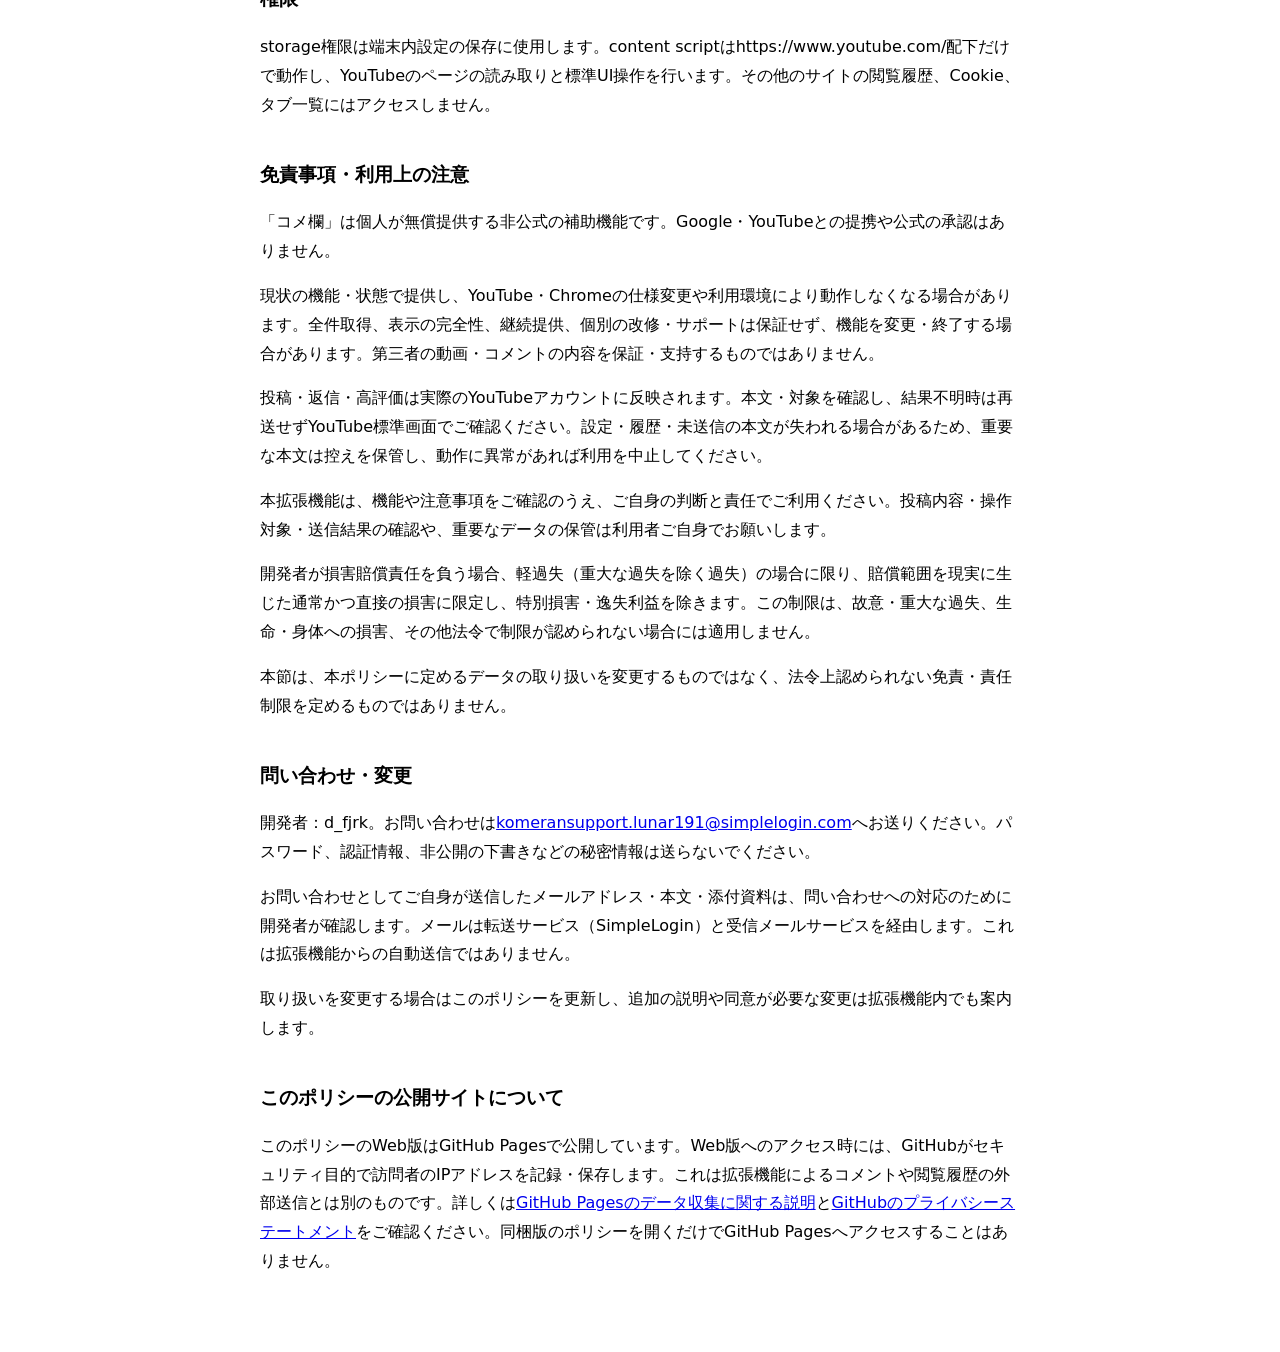
==== commit 8e206508: "Combine responsible use notice with limited liability clause" ====
--- a/index.html
+++ b/index.html
@@ -30,7 +30,8 @@
     <p>現状の機能・状態で提供し、YouTube・Chromeの仕様変更や利用環境により動作しなくなる場合があります。全件取得、表示の完全性、継続提供、個別の改修・サポートは保証せず、機能を変更・終了する場合があります。第三者の動画・コメントの内容を保証・支持するものではありません。</p>
     <p>投稿・返信・高評価は実際のYouTubeアカウントに反映されます。本文・対象を確認し、結果不明時は再送せずYouTube標準画面でご確認ください。設定・履歴・未送信の本文が失われる場合があるため、重要な本文は控えを保管し、動作に異常があれば利用を中止してください。</p>
     <p>本拡張機能は、機能や注意事項をご確認のうえ、ご自身の判断と責任でご利用ください。投稿内容・操作対象・送信結果の確認や、重要なデータの保管は利用者ご自身でお願いします。</p>
-    <p>本節は、本ポリシーに定めるデータの取り扱いを変更せず、開発者が法令上負う責任を免除するものではありません。</p>
+    <p>開発者が損害賠償責任を負う場合、軽過失（重大な過失を除く過失）の場合に限り、賠償範囲を現実に生じた通常かつ直接の損害に限定し、特別損害・逸失利益を除きます。この制限は、故意・重大な過失、生命・身体への損害、その他法令で制限が認められない場合には適用しません。</p>
+    <p>本節は、本ポリシーに定めるデータの取り扱いを変更するものではなく、法令上認められない免責・責任制限を定めるものではありません。</p>
     <h2 id="contact">問い合わせ・変更</h2>
     <p>開発者：d_fjrk。お問い合わせは<a href="mailto:komeransupport.lunar191@simplelogin.com">komeransupport.lunar191@simplelogin.com</a>へお送りください。パスワード、認証情報、非公開の下書きなどの秘密情報は送らないでください。</p>
     <p>お問い合わせとしてご自身が送信したメールアドレス・本文・添付資料は、問い合わせへの対応のために開発者が確認します。メールは転送サービス（SimpleLogin）と受信メールサービスを経由します。これは拡張機能からの自動送信ではありません。</p>
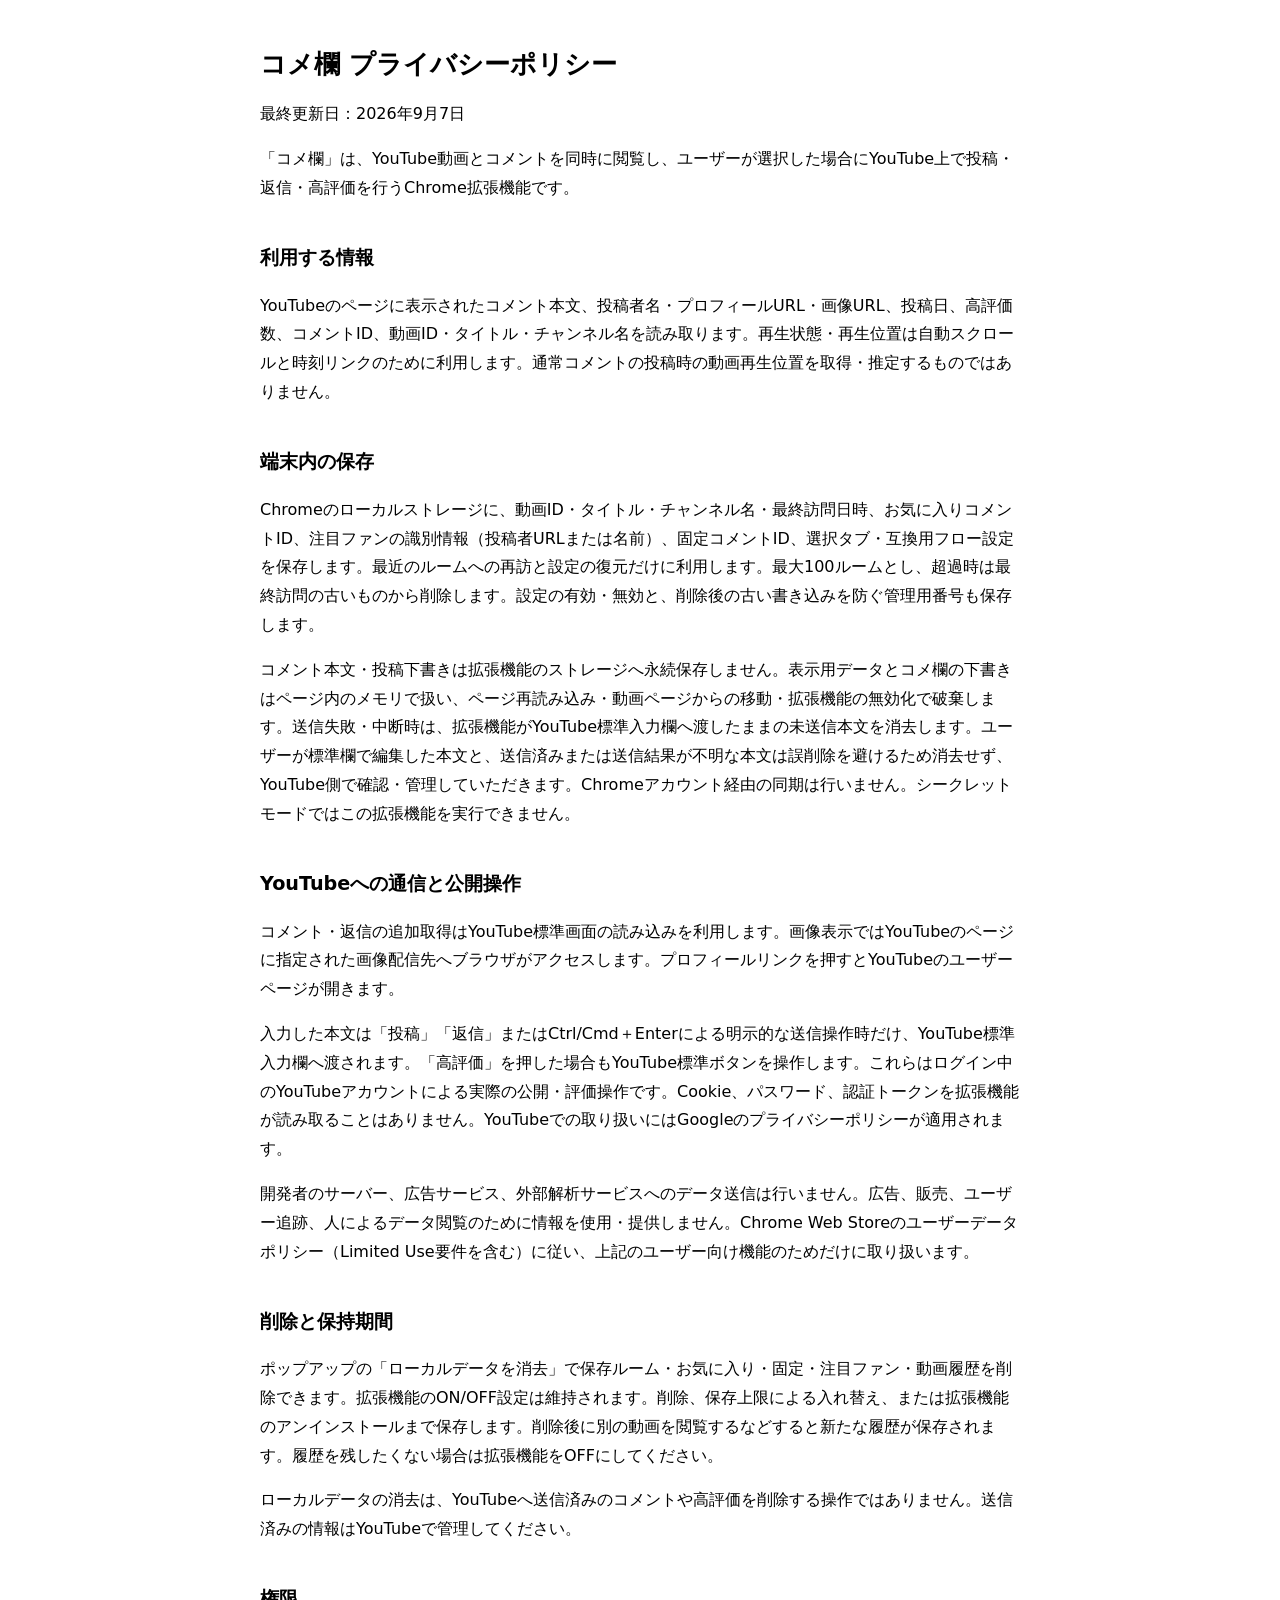
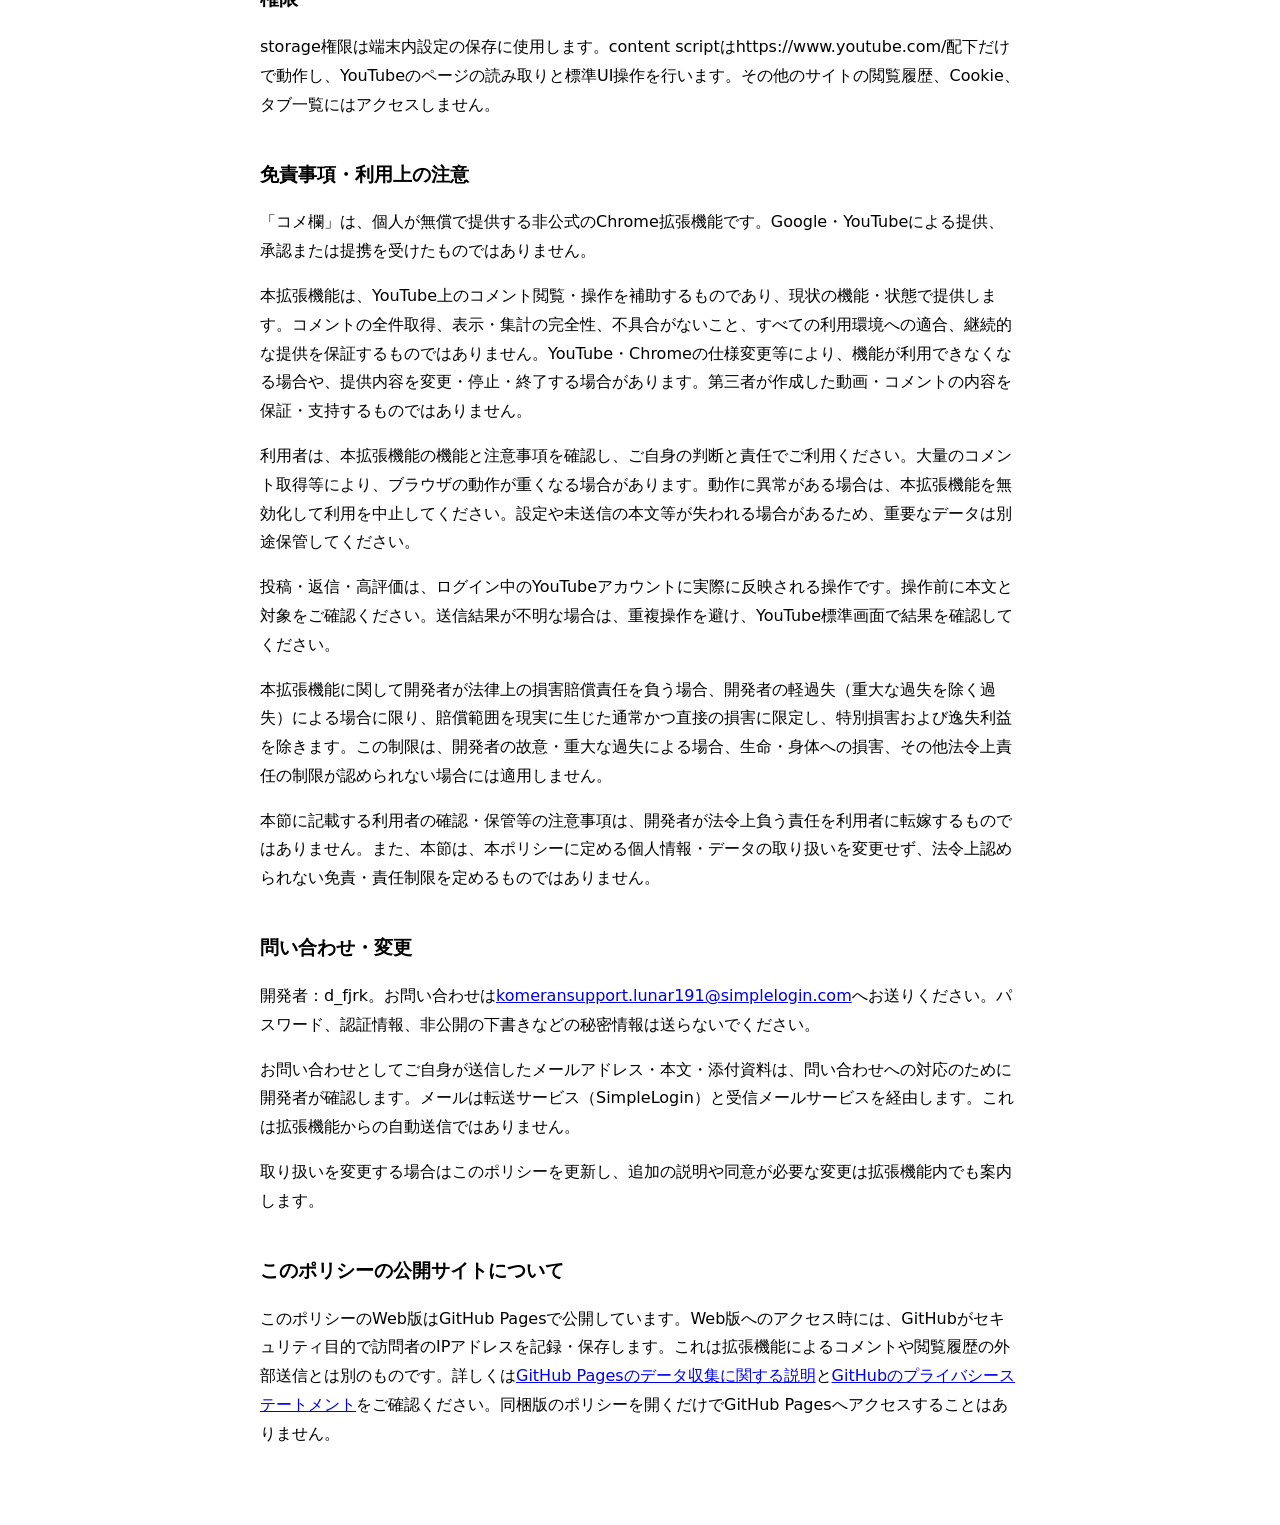
==== commit 0365f28b: "Update disclaimer and usage precautions" ====
--- a/index.html
+++ b/index.html
@@ -26,12 +26,12 @@
     <h2>権限</h2>
     <p>storage権限は端末内設定の保存に使用します。content scriptはhttps://www.youtube.com/配下だけで動作し、YouTubeのページの読み取りと標準UI操作を行います。その他のサイトの閲覧履歴、Cookie、タブ一覧にはアクセスしません。</p>
     <h2 id="disclaimer">免責事項・利用上の注意</h2>
-    <p>「コメ欄」は個人が無償提供する非公式の補助機能です。Google・YouTubeとの提携や公式の承認はありません。</p>
-    <p>現状の機能・状態で提供し、YouTube・Chromeの仕様変更や利用環境により動作しなくなる場合があります。全件取得、表示の完全性、継続提供、個別の改修・サポートは保証せず、機能を変更・終了する場合があります。第三者の動画・コメントの内容を保証・支持するものではありません。</p>
-    <p>投稿・返信・高評価は実際のYouTubeアカウントに反映されます。本文・対象を確認し、結果不明時は再送せずYouTube標準画面でご確認ください。設定・履歴・未送信の本文が失われる場合があるため、重要な本文は控えを保管し、動作に異常があれば利用を中止してください。</p>
-    <p>本拡張機能は、機能や注意事項をご確認のうえ、ご自身の判断と責任でご利用ください。投稿内容・操作対象・送信結果の確認や、重要なデータの保管は利用者ご自身でお願いします。</p>
-    <p>開発者が損害賠償責任を負う場合、軽過失（重大な過失を除く過失）の場合に限り、賠償範囲を現実に生じた通常かつ直接の損害に限定し、特別損害・逸失利益を除きます。この制限は、故意・重大な過失、生命・身体への損害、その他法令で制限が認められない場合には適用しません。</p>
-    <p>本節は、本ポリシーに定めるデータの取り扱いを変更するものではなく、法令上認められない免責・責任制限を定めるものではありません。</p>
+    <p>「コメ欄」は、個人が無償で提供する非公式のChrome拡張機能です。Google・YouTubeによる提供、承認または提携を受けたものではありません。</p>
+    <p>本拡張機能は、YouTube上のコメント閲覧・操作を補助するものであり、現状の機能・状態で提供します。コメントの全件取得、表示・集計の完全性、不具合がないこと、すべての利用環境への適合、継続的な提供を保証するものではありません。YouTube・Chromeの仕様変更等により、機能が利用できなくなる場合や、提供内容を変更・停止・終了する場合があります。第三者が作成した動画・コメントの内容を保証・支持するものではありません。</p>
+    <p>利用者は、本拡張機能の機能と注意事項を確認し、ご自身の判断と責任でご利用ください。大量のコメント取得等により、ブラウザの動作が重くなる場合があります。動作に異常がある場合は、本拡張機能を無効化して利用を中止してください。設定や未送信の本文等が失われる場合があるため、重要なデータは別途保管してください。</p>
+    <p>投稿・返信・高評価は、ログイン中のYouTubeアカウントに実際に反映される操作です。操作前に本文と対象をご確認ください。送信結果が不明な場合は、重複操作を避け、YouTube標準画面で結果を確認してください。</p>
+    <p>本拡張機能に関して開発者が法律上の損害賠償責任を負う場合、開発者の軽過失（重大な過失を除く過失）による場合に限り、賠償範囲を現実に生じた通常かつ直接の損害に限定し、特別損害および逸失利益を除きます。この制限は、開発者の故意・重大な過失による場合、生命・身体への損害、その他法令上責任の制限が認められない場合には適用しません。</p>
+    <p>本節に記載する利用者の確認・保管等の注意事項は、開発者が法令上負う責任を利用者に転嫁するものではありません。また、本節は、本ポリシーに定める個人情報・データの取り扱いを変更せず、法令上認められない免責・責任制限を定めるものではありません。</p>
     <h2 id="contact">問い合わせ・変更</h2>
     <p>開発者：d_fjrk。お問い合わせは<a href="mailto:komeransupport.lunar191@simplelogin.com">komeransupport.lunar191@simplelogin.com</a>へお送りください。パスワード、認証情報、非公開の下書きなどの秘密情報は送らないでください。</p>
     <p>お問い合わせとしてご自身が送信したメールアドレス・本文・添付資料は、問い合わせへの対応のために開発者が確認します。メールは転送サービス（SimpleLogin）と受信メールサービスを経由します。これは拡張機能からの自動送信ではありません。</p>
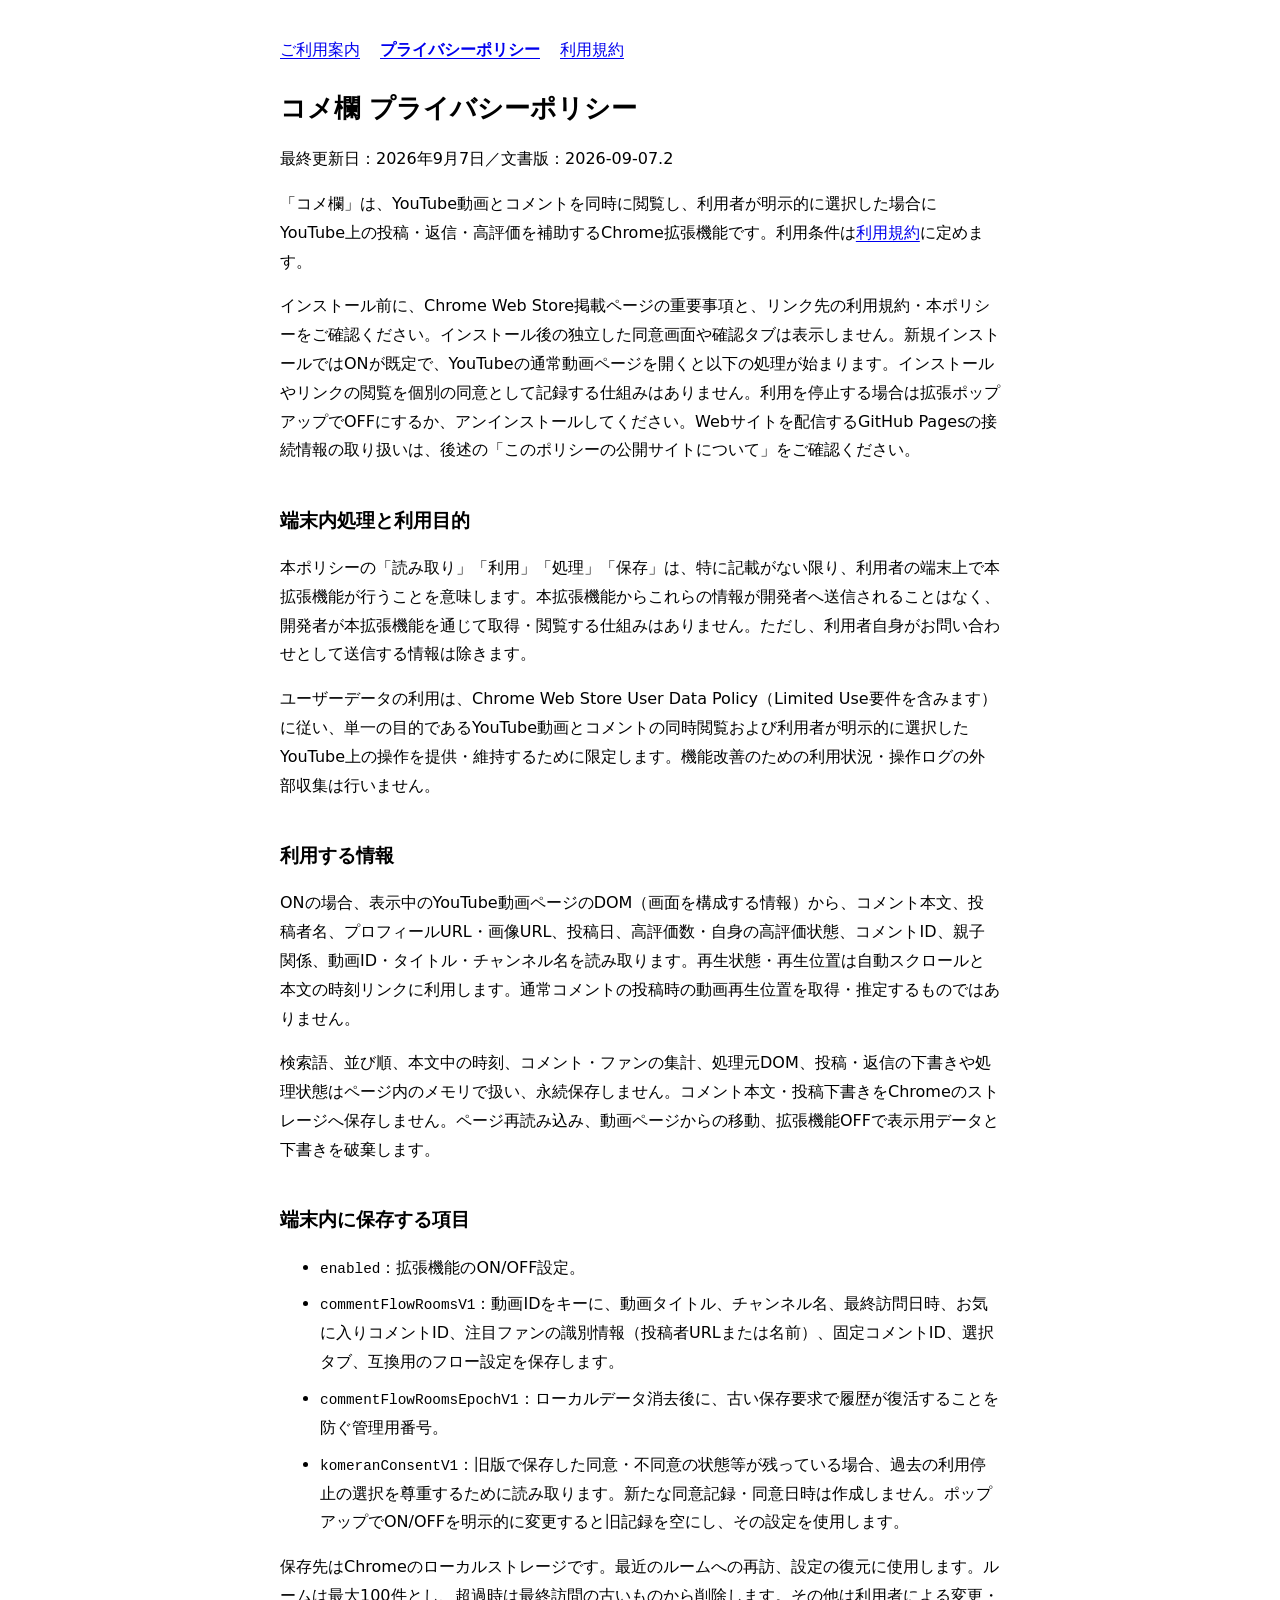
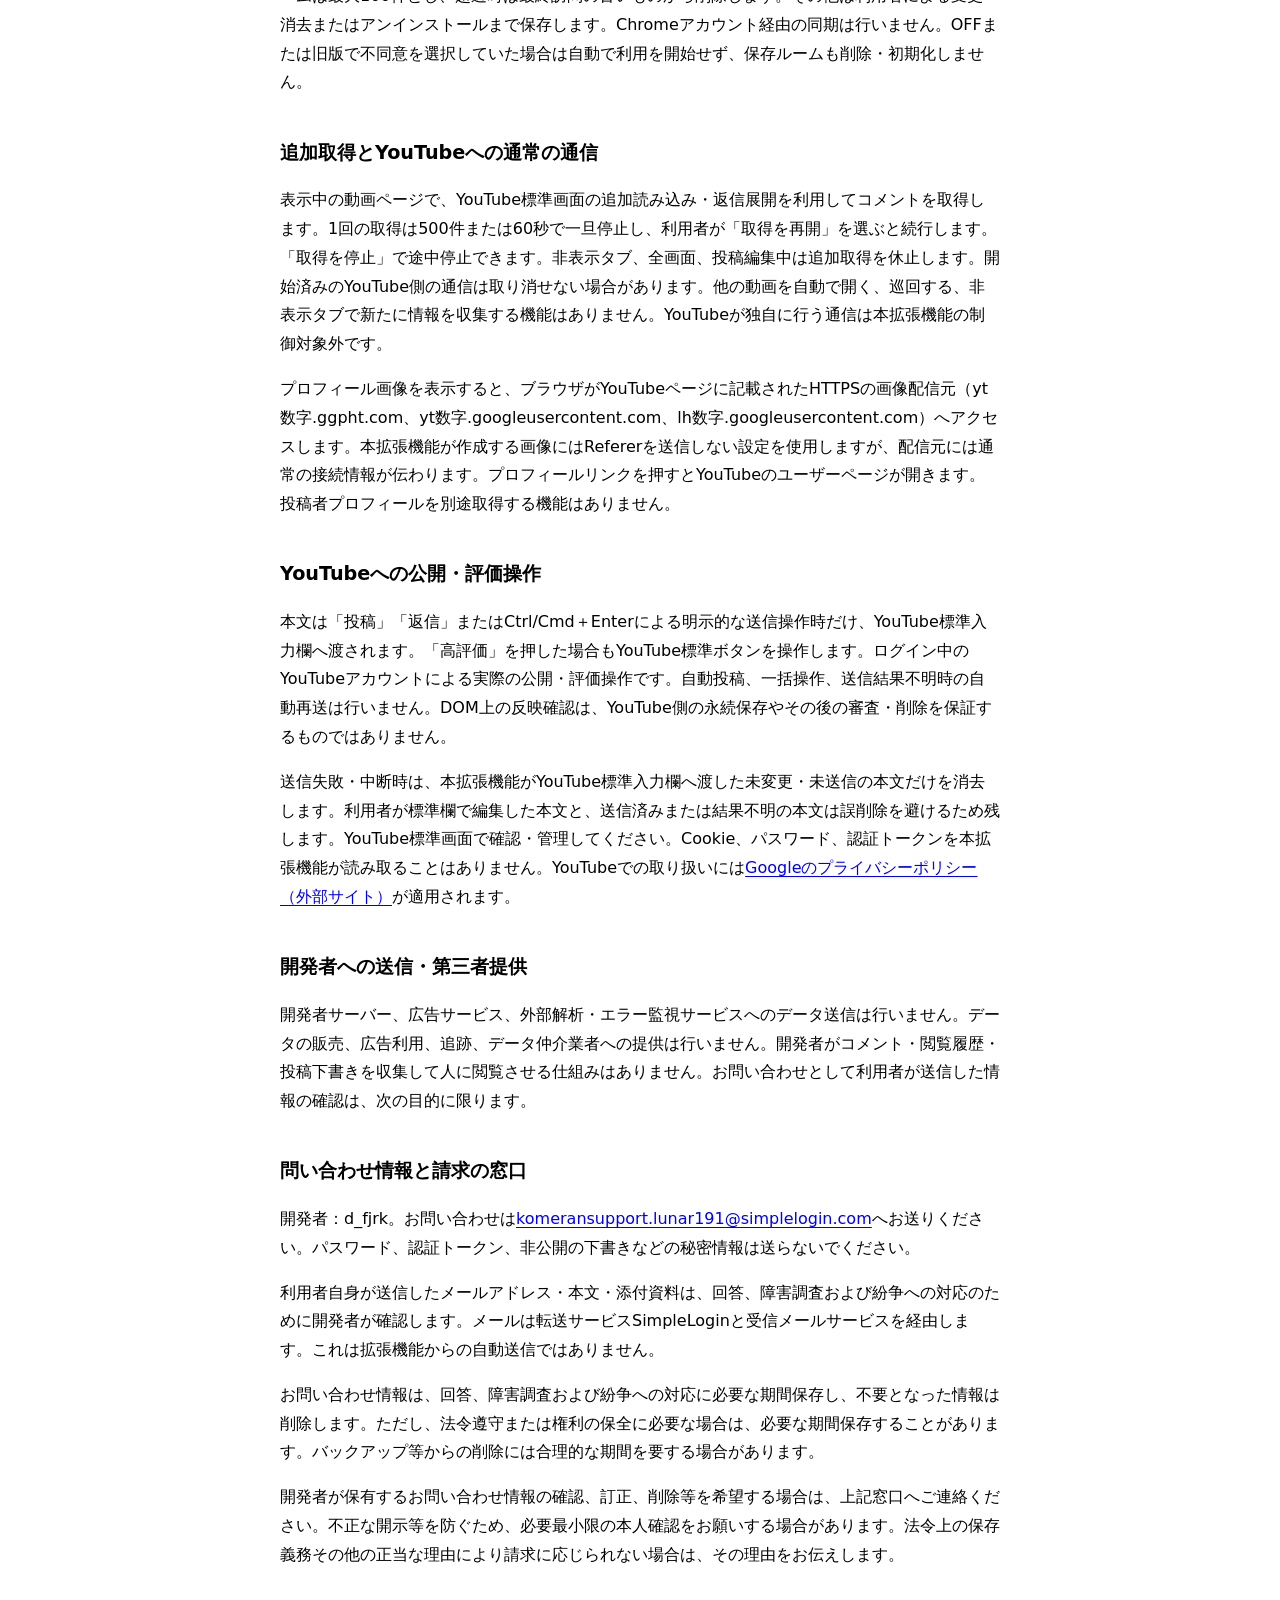
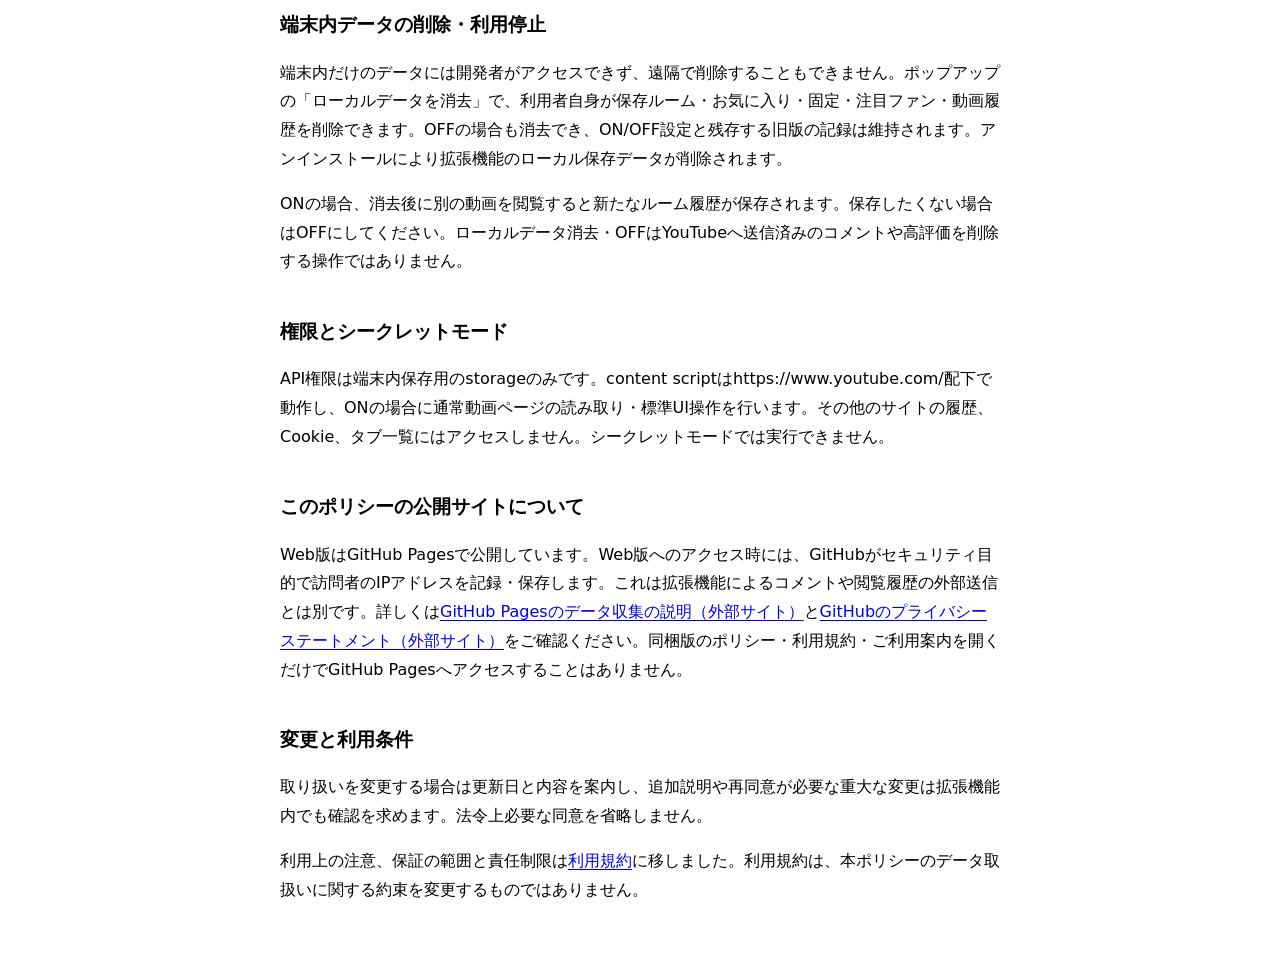
==== commit 86727c0e: "Publish current policies and usage guide without fixed retention deadline" ====
--- a/index.html
+++ b/index.html
@@ -8,36 +8,48 @@
 </head>
 <body>
   <main>
-    <h1>コメ欄 プライバシーポリシー</h1>
-    <p>最終更新日：2026年9月7日</p>
-    <p>「コメ欄」は、YouTube動画とコメントを同時に閲覧し、ユーザーが選択した場合にYouTube上で投稿・返信・高評価を行うChrome拡張機能です。</p>
+    <nav aria-label="ポリシーナビゲーション"><a href="install.html">ご利用案内</a><a href="index.html" aria-current="page">プライバシーポリシー</a><a href="terms.html">利用規約</a></nav>
+    <h1>コメ欄 <span>プライバシーポリシー</span></h1>
+    <p>最終更新日：2026年9月7日／文書版：2026-09-07.2</p>
+    <p>「コメ欄」は、YouTube動画とコメントを同時に閲覧し、利用者が明示的に選択した場合にYouTube上の投稿・返信・高評価を補助するChrome拡張機能です。利用条件は<a href="terms.html">利用規約</a>に定めます。</p>
+    <p>インストール前に、Chrome Web Store掲載ページの重要事項と、リンク先の利用規約・本ポリシーをご確認ください。インストール後の独立した同意画面や確認タブは表示しません。新規インストールではONが既定で、YouTubeの通常動画ページを開くと以下の処理が始まります。インストールやリンクの閲覧を個別の同意として記録する仕組みはありません。利用を停止する場合は拡張ポップアップでOFFにするか、アンインストールしてください。Webサイトを配信するGitHub Pagesの接続情報の取り扱いは、後述の「このポリシーの公開サイトについて」をご確認ください。</p>
+    <h2>端末内処理と利用目的</h2>
+    <p>本ポリシーの「読み取り」「利用」「処理」「保存」は、特に記載がない限り、利用者の端末上で本拡張機能が行うことを意味します。本拡張機能からこれらの情報が開発者へ送信されることはなく、開発者が本拡張機能を通じて取得・閲覧する仕組みはありません。ただし、利用者自身がお問い合わせとして送信する情報は除きます。</p>
+    <p>ユーザーデータの利用は、Chrome Web Store User Data Policy（Limited Use要件を含みます）に従い、単一の目的であるYouTube動画とコメントの同時閲覧および利用者が明示的に選択したYouTube上の操作を提供・維持するために限定します。機能改善のための利用状況・操作ログの外部収集は行いません。</p>
     <h2>利用する情報</h2>
-    <p>YouTubeのページに表示されたコメント本文、投稿者名・プロフィールURL・画像URL、投稿日、高評価数、コメントID、動画ID・タイトル・チャンネル名を読み取ります。再生状態・再生位置は自動スクロールと時刻リンクのために利用します。通常コメントの投稿時の動画再生位置を取得・推定するものではありません。</p>
-    <h2>端末内の保存</h2>
-    <p>Chromeのローカルストレージに、動画ID・タイトル・チャンネル名・最終訪問日時、お気に入りコメントID、注目ファンの識別情報（投稿者URLまたは名前）、固定コメントID、選択タブ・互換用フロー設定を保存します。最近のルームへの再訪と設定の復元だけに利用します。最大100ルームとし、超過時は最終訪問の古いものから削除します。設定の有効・無効と、削除後の古い書き込みを防ぐ管理用番号も保存します。</p>
-    <p>コメント本文・投稿下書きは拡張機能のストレージへ永続保存しません。表示用データとコメ欄の下書きはページ内のメモリで扱い、ページ再読み込み・動画ページからの移動・拡張機能の無効化で破棄します。送信失敗・中断時は、拡張機能がYouTube標準入力欄へ渡したままの未送信本文を消去します。ユーザーが標準欄で編集した本文と、送信済みまたは送信結果が不明な本文は誤削除を避けるため消去せず、YouTube側で確認・管理していただきます。Chromeアカウント経由の同期は行いません。シークレットモードではこの拡張機能を実行できません。</p>
-    <h2>YouTubeへの通信と公開操作</h2>
-    <p>コメント・返信の追加取得はYouTube標準画面の読み込みを利用します。画像表示ではYouTubeのページに指定された画像配信先へブラウザがアクセスします。プロフィールリンクを押すとYouTubeのユーザーページが開きます。</p>
-    <p>入力した本文は「投稿」「返信」またはCtrl/Cmd＋Enterによる明示的な送信操作時だけ、YouTube標準入力欄へ渡されます。「高評価」を押した場合もYouTube標準ボタンを操作します。これらはログイン中のYouTubeアカウントによる実際の公開・評価操作です。Cookie、パスワード、認証トークンを拡張機能が読み取ることはありません。YouTubeでの取り扱いにはGoogleのプライバシーポリシーが適用されます。</p>
-    <p>開発者のサーバー、広告サービス、外部解析サービスへのデータ送信は行いません。広告、販売、ユーザー追跡、人によるデータ閲覧のために情報を使用・提供しません。Chrome Web Storeのユーザーデータポリシー（Limited Use要件を含む）に従い、上記のユーザー向け機能のためだけに取り扱います。</p>
-    <h2>削除と保持期間</h2>
-    <p>ポップアップの「ローカルデータを消去」で保存ルーム・お気に入り・固定・注目ファン・動画履歴を削除できます。拡張機能のON/OFF設定は維持されます。削除、保存上限による入れ替え、または拡張機能のアンインストールまで保存します。削除後に別の動画を閲覧するなどすると新たな履歴が保存されます。履歴を残したくない場合は拡張機能をOFFにしてください。</p>
-    <p>ローカルデータの消去は、YouTubeへ送信済みのコメントや高評価を削除する操作ではありません。送信済みの情報はYouTubeで管理してください。</p>
-    <h2>権限</h2>
-    <p>storage権限は端末内設定の保存に使用します。content scriptはhttps://www.youtube.com/配下だけで動作し、YouTubeのページの読み取りと標準UI操作を行います。その他のサイトの閲覧履歴、Cookie、タブ一覧にはアクセスしません。</p>
-    <h2 id="disclaimer">免責事項・利用上の注意</h2>
-    <p>「コメ欄」は、個人が無償で提供する非公式のChrome拡張機能です。Google・YouTubeによる提供、承認または提携を受けたものではありません。</p>
-    <p>本拡張機能は、YouTube上のコメント閲覧・操作を補助するものであり、現状の機能・状態で提供します。コメントの全件取得、表示・集計の完全性、不具合がないこと、すべての利用環境への適合、継続的な提供を保証するものではありません。YouTube・Chromeの仕様変更等により、機能が利用できなくなる場合や、提供内容を変更・停止・終了する場合があります。第三者が作成した動画・コメントの内容を保証・支持するものではありません。</p>
-    <p>利用者は、本拡張機能の機能と注意事項を確認し、ご自身の判断と責任でご利用ください。大量のコメント取得等により、ブラウザの動作が重くなる場合があります。動作に異常がある場合は、本拡張機能を無効化して利用を中止してください。設定や未送信の本文等が失われる場合があるため、重要なデータは別途保管してください。</p>
-    <p>投稿・返信・高評価は、ログイン中のYouTubeアカウントに実際に反映される操作です。操作前に本文と対象をご確認ください。送信結果が不明な場合は、重複操作を避け、YouTube標準画面で結果を確認してください。</p>
-    <p>本拡張機能に関して開発者が法律上の損害賠償責任を負う場合、開発者の軽過失（重大な過失を除く過失）による場合に限り、賠償範囲を現実に生じた通常かつ直接の損害に限定し、特別損害および逸失利益を除きます。この制限は、開発者の故意・重大な過失による場合、生命・身体への損害、その他法令上責任の制限が認められない場合には適用しません。</p>
-    <p>本節に記載する利用者の確認・保管等の注意事項は、開発者が法令上負う責任を利用者に転嫁するものではありません。また、本節は、本ポリシーに定める個人情報・データの取り扱いを変更せず、法令上認められない免責・責任制限を定めるものではありません。</p>
-    <h2 id="contact">問い合わせ・変更</h2>
-    <p>開発者：d_fjrk。お問い合わせは<a href="mailto:komeransupport.lunar191@simplelogin.com">komeransupport.lunar191@simplelogin.com</a>へお送りください。パスワード、認証情報、非公開の下書きなどの秘密情報は送らないでください。</p>
-    <p>お問い合わせとしてご自身が送信したメールアドレス・本文・添付資料は、問い合わせへの対応のために開発者が確認します。メールは転送サービス（SimpleLogin）と受信メールサービスを経由します。これは拡張機能からの自動送信ではありません。</p>
-    <p>取り扱いを変更する場合はこのポリシーを更新し、追加の説明や同意が必要な変更は拡張機能内でも案内します。</p>
+    <p>ONの場合、表示中のYouTube動画ページのDOM（画面を構成する情報）から、コメント本文、投稿者名、プロフィールURL・画像URL、投稿日、高評価数・自身の高評価状態、コメントID、親子関係、動画ID・タイトル・チャンネル名を読み取ります。再生状態・再生位置は自動スクロールと本文の時刻リンクに利用します。通常コメントの投稿時の動画再生位置を取得・推定するものではありません。</p>
+    <p>検索語、並び順、本文中の時刻、コメント・ファンの集計、処理元DOM、投稿・返信の下書きや処理状態はページ内のメモリで扱い、永続保存しません。コメント本文・投稿下書きをChromeのストレージへ保存しません。ページ再読み込み、動画ページからの移動、拡張機能OFFで表示用データと下書きを破棄します。</p>
+    <h2>端末内に保存する項目</h2>
+    <ul>
+      <li><code>enabled</code>：拡張機能のON/OFF設定。</li>
+      <li><code>commentFlowRoomsV1</code>：動画IDをキーに、動画タイトル、チャンネル名、最終訪問日時、お気に入りコメントID、注目ファンの識別情報（投稿者URLまたは名前）、固定コメントID、選択タブ、互換用のフロー設定を保存します。</li>
+      <li><code>commentFlowRoomsEpochV1</code>：ローカルデータ消去後に、古い保存要求で履歴が復活することを防ぐ管理用番号。</li>
+      <li><code>komeranConsentV1</code>：旧版で保存した同意・不同意の状態等が残っている場合、過去の利用停止の選択を尊重するために読み取ります。新たな同意記録・同意日時は作成しません。ポップアップでON/OFFを明示的に変更すると旧記録を空にし、その設定を使用します。</li>
+    </ul>
+    <p>保存先はChromeのローカルストレージです。最近のルームへの再訪、設定の復元に使用します。ルームは最大100件とし、超過時は最終訪問の古いものから削除します。その他は利用者による変更・消去またはアンインストールまで保存します。Chromeアカウント経由の同期は行いません。OFFまたは旧版で不同意を選択していた場合は自動で利用を開始せず、保存ルームも削除・初期化しません。</p>
+    <h2>追加取得とYouTubeへの通常の通信</h2>
+    <p>表示中の動画ページで、YouTube標準画面の追加読み込み・返信展開を利用してコメントを取得します。1回の取得は500件または60秒で一旦停止し、利用者が「取得を再開」を選ぶと続行します。「取得を停止」で途中停止できます。非表示タブ、全画面、投稿編集中は追加取得を休止します。開始済みのYouTube側の通信は取り消せない場合があります。他の動画を自動で開く、巡回する、非表示タブで新たに情報を収集する機能はありません。YouTubeが独自に行う通信は本拡張機能の制御対象外です。</p>
+    <p>プロフィール画像を表示すると、ブラウザがYouTubeページに記載されたHTTPSの画像配信元（yt数字.ggpht.com、yt数字.googleusercontent.com、lh数字.googleusercontent.com）へアクセスします。本拡張機能が作成する画像にはRefererを送信しない設定を使用しますが、配信元には通常の接続情報が伝わります。プロフィールリンクを押すとYouTubeのユーザーページが開きます。投稿者プロフィールを別途取得する機能はありません。</p>
+    <h2>YouTubeへの公開・評価操作</h2>
+    <p>本文は「投稿」「返信」またはCtrl/Cmd＋Enterによる明示的な送信操作時だけ、YouTube標準入力欄へ渡されます。「高評価」を押した場合もYouTube標準ボタンを操作します。ログイン中のYouTubeアカウントによる実際の公開・評価操作です。自動投稿、一括操作、送信結果不明時の自動再送は行いません。DOM上の反映確認は、YouTube側の永続保存やその後の審査・削除を保証するものではありません。</p>
+    <p>送信失敗・中断時は、本拡張機能がYouTube標準入力欄へ渡した未変更・未送信の本文だけを消去します。利用者が標準欄で編集した本文と、送信済みまたは結果不明の本文は誤削除を避けるため残します。YouTube標準画面で確認・管理してください。Cookie、パスワード、認証トークンを本拡張機能が読み取ることはありません。YouTubeでの取り扱いには<a href="https://policies.google.com/privacy">Googleのプライバシーポリシー（外部サイト）</a>が適用されます。</p>
+    <h2>開発者への送信・第三者提供</h2>
+    <p>開発者サーバー、広告サービス、外部解析・エラー監視サービスへのデータ送信は行いません。データの販売、広告利用、追跡、データ仲介業者への提供は行いません。開発者がコメント・閲覧履歴・投稿下書きを収集して人に閲覧させる仕組みはありません。お問い合わせとして利用者が送信した情報の確認は、次の目的に限ります。</p>
+    <h2 id="contact">問い合わせ情報と請求の窓口</h2>
+    <p>開発者：d_fjrk。お問い合わせは<a href="mailto:komeransupport.lunar191@simplelogin.com">komeransupport.lunar191@simplelogin.com</a>へお送りください。パスワード、認証トークン、非公開の下書きなどの秘密情報は送らないでください。</p>
+    <p>利用者自身が送信したメールアドレス・本文・添付資料は、回答、障害調査および紛争への対応のために開発者が確認します。メールは転送サービスSimpleLoginと受信メールサービスを経由します。これは拡張機能からの自動送信ではありません。</p>
+    <p>お問い合わせ情報は、回答、障害調査および紛争への対応に必要な期間保存し、不要となった情報は削除します。ただし、法令遵守または権利の保全に必要な場合は、必要な期間保存することがあります。バックアップ等からの削除には合理的な期間を要する場合があります。</p>
+    <p>開発者が保有するお問い合わせ情報の確認、訂正、削除等を希望する場合は、上記窓口へご連絡ください。不正な開示等を防ぐため、必要最小限の本人確認をお願いする場合があります。法令上の保存義務その他の正当な理由により請求に応じられない場合は、その理由をお伝えします。</p>
+    <h2>端末内データの削除・利用停止</h2>
+    <p>端末内だけのデータには開発者がアクセスできず、遠隔で削除することもできません。ポップアップの「ローカルデータを消去」で、利用者自身が保存ルーム・お気に入り・固定・注目ファン・動画履歴を削除できます。OFFの場合も消去でき、ON/OFF設定と残存する旧版の記録は維持されます。アンインストールにより拡張機能のローカル保存データが削除されます。</p>
+    <p>ONの場合、消去後に別の動画を閲覧すると新たなルーム履歴が保存されます。保存したくない場合はOFFにしてください。ローカルデータ消去・OFFはYouTubeへ送信済みのコメントや高評価を削除する操作ではありません。</p>
+    <h2>権限とシークレットモード</h2>
+    <p>API権限は端末内保存用のstorageのみです。content scriptはhttps://www.youtube.com/配下で動作し、ONの場合に通常動画ページの読み取り・標準UI操作を行います。その他のサイトの履歴、Cookie、タブ一覧にはアクセスしません。シークレットモードでは実行できません。</p>
     <h2>このポリシーの公開サイトについて</h2>
-    <p>このポリシーのWeb版はGitHub Pagesで公開しています。Web版へのアクセス時には、GitHubがセキュリティ目的で訪問者のIPアドレスを記録・保存します。これは拡張機能によるコメントや閲覧履歴の外部送信とは別のものです。詳しくは<a href="https://docs.github.com/en/pages/getting-started-with-github-pages/what-is-github-pages#data-collection">GitHub Pagesのデータ収集に関する説明</a>と<a href="https://docs.github.com/en/site-policy/privacy-policies/github-general-privacy-statement">GitHubのプライバシーステートメント</a>をご確認ください。同梱版のポリシーを開くだけでGitHub Pagesへアクセスすることはありません。</p>
+    <p>Web版はGitHub Pagesで公開しています。Web版へのアクセス時には、GitHubがセキュリティ目的で訪問者のIPアドレスを記録・保存します。これは拡張機能によるコメントや閲覧履歴の外部送信とは別です。詳しくは<a href="https://docs.github.com/en/pages/getting-started-with-github-pages/what-is-github-pages#data-collection">GitHub Pagesのデータ収集の説明（外部サイト）</a>と<a href="https://docs.github.com/en/site-policy/privacy-policies/github-general-privacy-statement">GitHubのプライバシーステートメント（外部サイト）</a>をご確認ください。同梱版のポリシー・利用規約・ご利用案内を開くだけでGitHub Pagesへアクセスすることはありません。</p>
+    <h2>変更と利用条件</h2>
+    <p>取り扱いを変更する場合は更新日と内容を案内し、追加説明や再同意が必要な重大な変更は拡張機能内でも確認を求めます。法令上必要な同意を省略しません。</p>
+    <p id="disclaimer">利用上の注意、保証の範囲と責任制限は<a href="terms.html">利用規約</a>に移しました。利用規約は、本ポリシーのデータ取扱いに関する約束を変更するものではありません。</p>
   </main>
 </body>
 </html>
--- a/privacy.css
+++ b/privacy.css
@@ -2,4 +2,16 @@
 body { margin: 0; background: Canvas; color: CanvasText; }
 main { max-width: 760px; margin: auto; padding: 28px 20px 60px; overflow-wrap: anywhere; }
 h1 { font-size: 1.65rem; line-height: 1.4; }
+h1 span { display: inline-block; }
 h2 { margin-top: 2em; font-size: 1.2rem; }
+* { box-sizing: border-box; }
+nav { display: flex; flex-wrap: wrap; gap: 8px 20px; padding-block: 8px; }
+nav a[aria-current="page"] { font-weight: 700; }
+a { color: LinkText; text-underline-offset: 0.2em; }
+a:focus-visible, button:focus-visible, input:focus-visible { outline: 3px solid Highlight; outline-offset: 3px; }
+h3 { font-size: 1.05rem; margin-top: 1.5em; }
+li { margin-block: 0.5em; }
+code { font-size: 0.9em; overflow-wrap: anywhere; }
+.install-step { font-size: 0.9rem; margin-top: 24px; }
+.install-note { font-size: 0.9rem; }
+@media (max-width: 400px) { main { padding: 20px 16px 40px; } h1 { font-size: 1.45rem; } }
